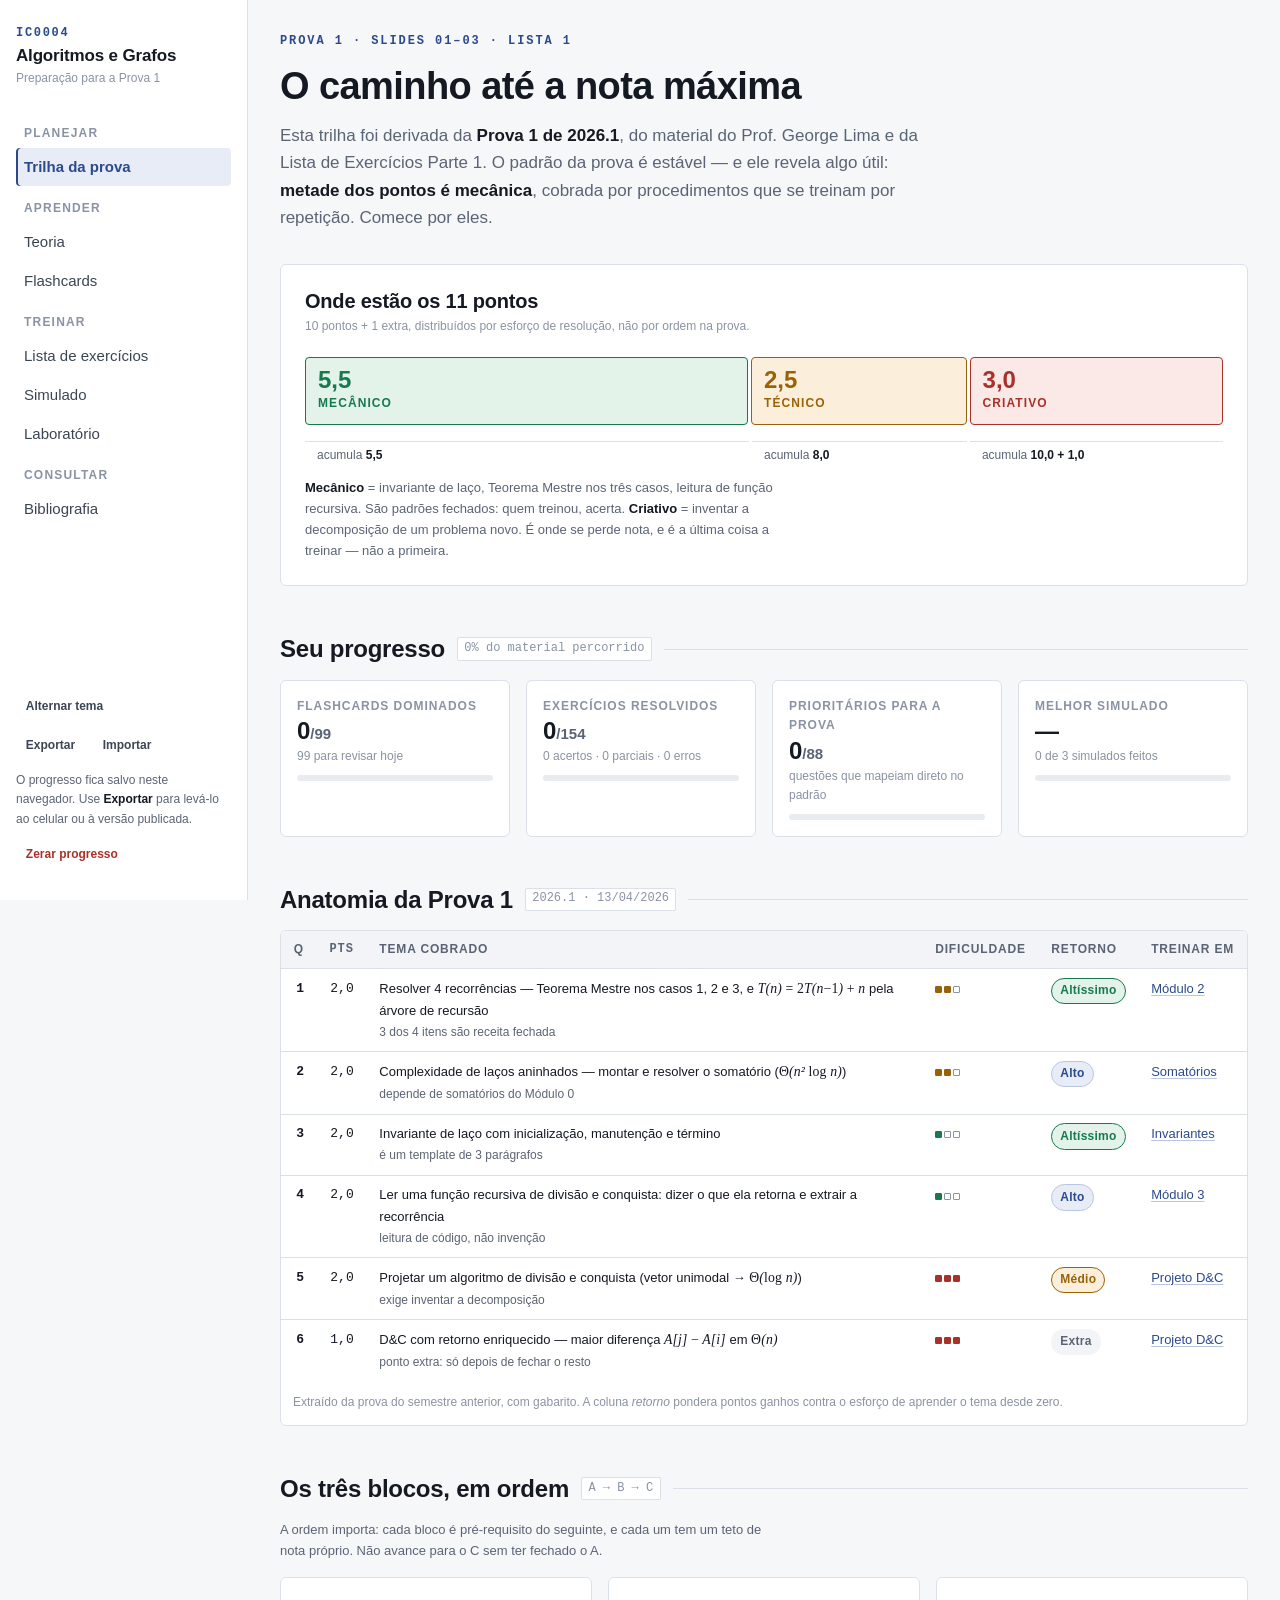
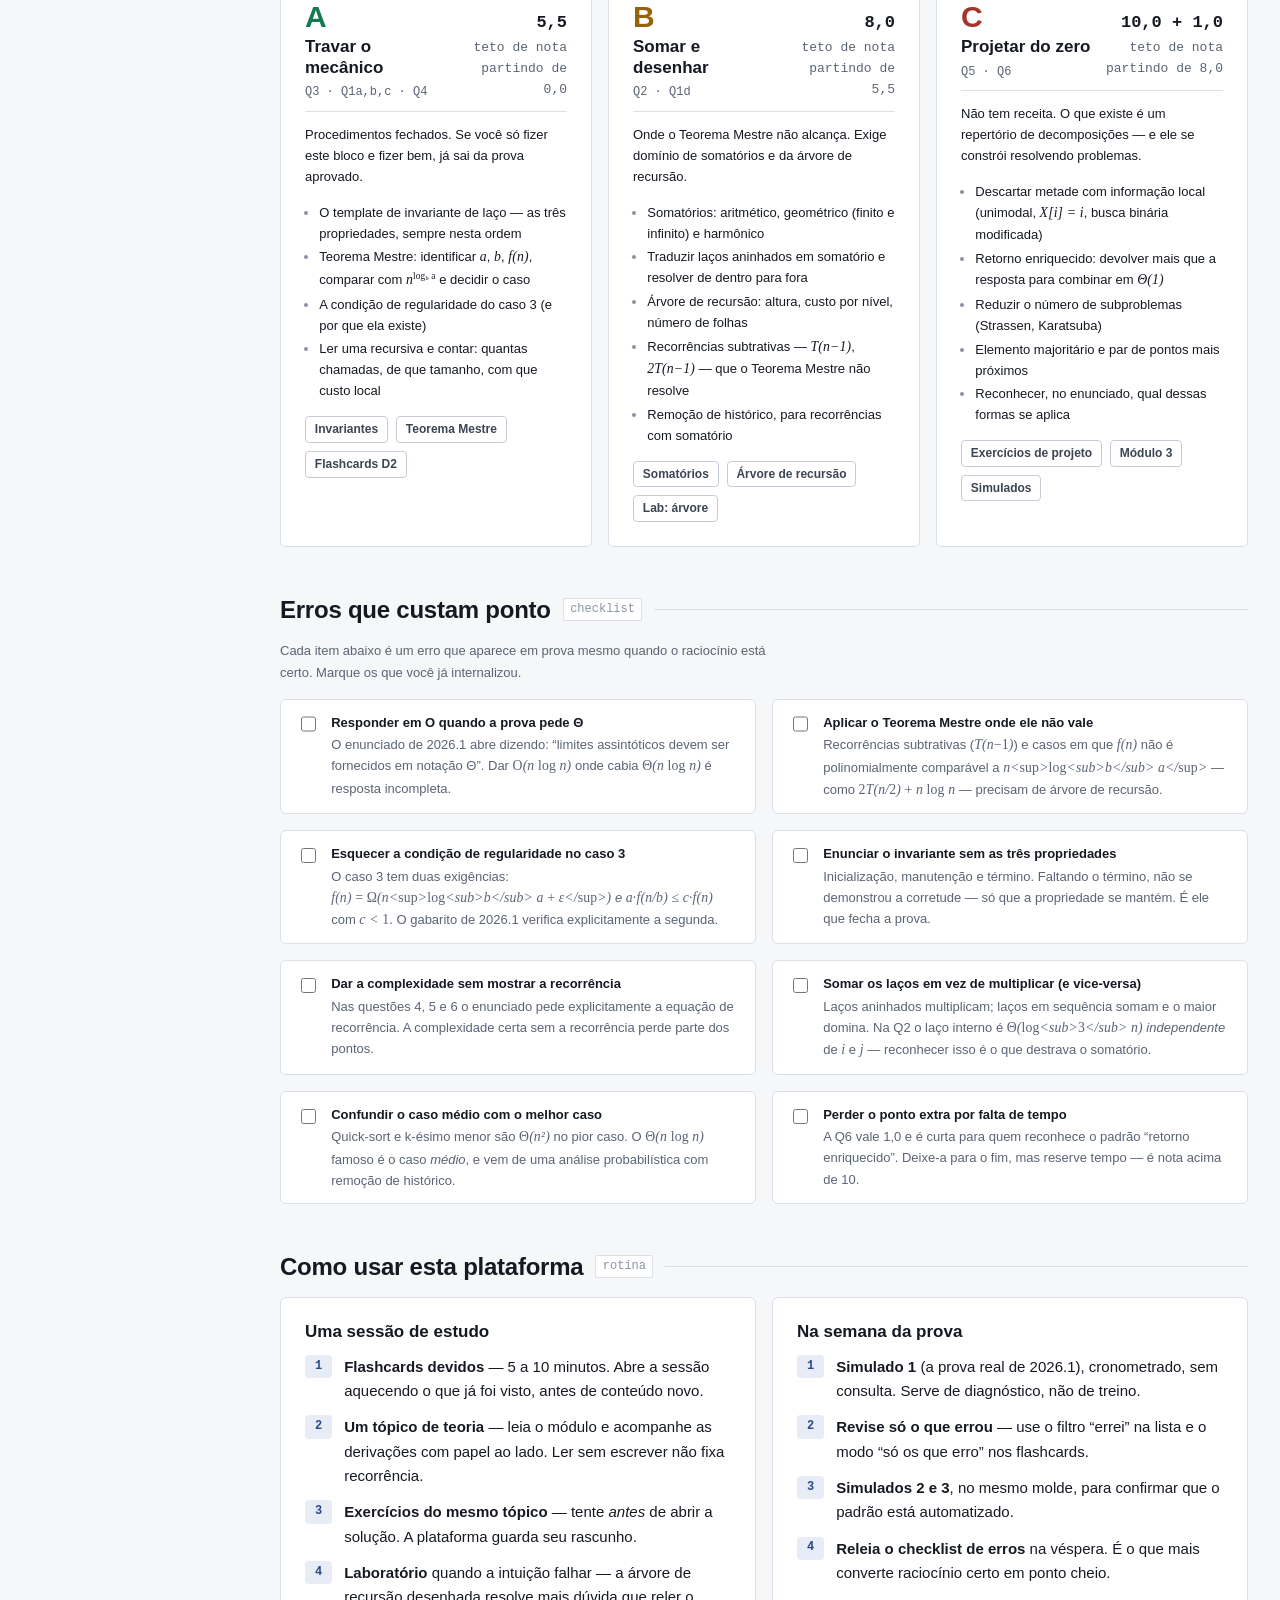
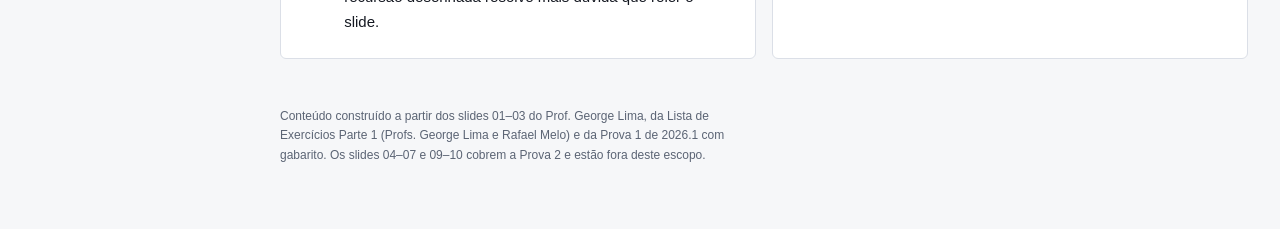
==== index.html @ 9146b4b6 "first commit" ====
<!doctype html>
<html lang="pt-BR">
<head>
<meta charset="utf-8">
<meta name="viewport" content="width=device-width, initial-scale=1">
<title>IC0004 · Trilha da Prova 1</title>
<link rel="stylesheet" href="css/app.css">
</head>
<body>
<div class="shell">
  <aside class="rail"></aside>
  <main class="main">
  <div class="wrap">

    <header class="page-head">
      <span class="eyebrow">Prova 1 · Slides 01–03 · Lista 1</span>
      <h1>O caminho até a nota máxima</h1>
      <p class="lede">
        Esta trilha foi derivada da <strong>Prova 1 de 2026.1</strong>, do material do Prof. George Lima
        e da Lista de Exercícios Parte&nbsp;1. O padrão da prova é estável — e ele revela algo útil:
        <strong>metade dos pontos é mecânica</strong>, cobrada por procedimentos que se treinam por
        repetição. Comece por eles.
      </p>
    </header>

    <!-- ===================================================== Tese: os 11 pontos -->
    <section class="card" aria-labelledby="h-dist">
      <header>
        <h2 id="h-dist" style="font-size:var(--t-lg)">Onde estão os 11 pontos</h2>
        <p class="meta">10 pontos + 1 extra, distribuídos por esforço de resolução, não por ordem na prova.</p>
      </header>

      <div class="ptbar" role="img"
           aria-label="Distribuição: 5,5 pontos mecânicos, 2,5 pontos de média dificuldade, 3,0 pontos de projeto criativo.">
        <div class="seg ok"   style="flex:5.5">
          <span class="v">5,5</span><span class="l">Mecânico</span>
        </div>
        <div class="seg warn" style="flex:2.5">
          <span class="v">2,5</span><span class="l">Técnico</span>
        </div>
        <div class="seg bad"  style="flex:3">
          <span class="v">3,0</span><span class="l">Criativo</span>
        </div>
      </div>
      <div class="ptaxis">
        <span style="flex:5.5">acumula <strong>5,5</strong></span>
        <span style="flex:2.5">acumula <strong>8,0</strong></span>
        <span style="flex:3">acumula <strong>10,0&nbsp;+&nbsp;1,0</strong></span>
      </div>

      <p class="small muted" style="max-width:var(--measure)">
        <strong>Mecânico</strong> = invariante de laço, Teorema Mestre nos três casos, leitura de função
        recursiva. São padrões fechados: quem treinou, acerta. <strong>Criativo</strong> = inventar a
        decomposição de um problema novo. É onde se perde nota, e é a última coisa a treinar — não a primeira.
      </p>
    </section>

    <!-- ========================================================== Seu progresso -->
    <div class="lvl"><h2>Seu progresso</h2><span class="tick" id="progTick">—</span></div>

    <div class="grid g4" id="stats"></div>

    <!-- ========================================================= Anatomia -->
    <div class="lvl"><h2>Anatomia da Prova 1</h2><span class="tick">2026.1 · 13/04/2026</span></div>

    <div class="tw">
      <table>
        <caption>
          Extraído da prova do semestre anterior, com gabarito. A coluna <em>retorno</em> pondera
          pontos ganhos contra o esforço de aprender o tema desde zero.
        </caption>
        <thead>
          <tr>
            <th>Q</th><th class="num">Pts</th><th>Tema cobrado</th>
            <th>Dificuldade</th><th>Retorno</th><th>Treinar em</th>
          </tr>
        </thead>
        <tbody id="anat"></tbody>
      </table>
    </div>

    <!-- ============================================================ Blocos -->
    <div class="lvl"><h2>Os três blocos, em ordem</h2><span class="tick">A → B → C</span></div>
    <p class="small muted" style="max-width:var(--measure);margin-bottom:var(--s-4)">
      A ordem importa: cada bloco é pré-requisito do seguinte, e cada um tem um teto de nota próprio.
      Não avance para o C sem ter fechado o A.
    </p>

    <div class="grid g3" id="blocos"></div>

    <!-- =========================================================== Erros -->
    <div class="lvl"><h2>Erros que custam ponto</h2><span class="tick">checklist</span></div>
    <p class="small muted" style="max-width:var(--measure);margin-bottom:var(--s-4)">
      Cada item abaixo é um erro que aparece em prova mesmo quando o raciocínio está certo.
      Marque os que você já internalizou.
    </p>
    <div class="grid g2" id="erros"></div>

    <!-- ======================================================= Como usar -->
    <div class="lvl"><h2>Como usar esta plataforma</h2><span class="tick">rotina</span></div>
    <div class="grid g2">
      <div class="card">
        <h3>Uma sessão de estudo</h3>
        <ol class="steps">
          <li><div><strong>Flashcards devidos</strong> — 5 a 10 minutos. Abre a sessão aquecendo
            o que já foi visto, antes de conteúdo novo.</div></li>
          <li><div><strong>Um tópico de teoria</strong> — leia o módulo e acompanhe as derivações
            com papel ao lado. Ler sem escrever não fixa recorrência.</div></li>
          <li><div><strong>Exercícios do mesmo tópico</strong> — tente <em>antes</em> de abrir a
            solução. A plataforma guarda seu rascunho.</div></li>
          <li><div><strong>Laboratório</strong> quando a intuição falhar — a árvore de recursão
            desenhada resolve mais dúvida que reler o slide.</div></li>
        </ol>
      </div>
      <div class="card">
        <h3>Na semana da prova</h3>
        <ol class="steps">
          <li><div><strong>Simulado 1</strong> (a prova real de 2026.1), cronometrado, sem consulta.
            Serve de diagnóstico, não de treino.</div></li>
          <li><div><strong>Revise só o que errou</strong> — use o filtro “errei” na lista e o modo
            “só os que erro” nos flashcards.</div></li>
          <li><div><strong>Simulados 2 e 3</strong>, no mesmo molde, para confirmar que o padrão
            está automatizado.</div></li>
          <li><div><strong>Releia o checklist de erros</strong> na véspera. É o que mais converte
            raciocínio certo em ponto cheio.</div></li>
        </ol>
      </div>
    </div>

    <p class="xs muted" style="margin-top:var(--s-7);max-width:var(--measure)">
      Conteúdo construído a partir dos slides 01–03 do Prof. George Lima, da Lista de Exercícios
      Parte&nbsp;1 (Profs. George Lima e Rafael Melo) e da Prova 1 de 2026.1 com gabarito.
      Os slides 04–07 e 09–10 cobrem a Prova 2 e estão fora deste escopo.
    </p>

  </div>
  </main>
</div>

<style>
/* Barra de pontos — específica desta página */
.ptbar { display: flex; gap: 3px; height: 4.25rem; margin-top: var(--s-2); }
.ptbar .seg {
  display: flex; flex-direction: column; justify-content: center; gap: 0.1rem;
  padding: 0 var(--s-3); border-radius: var(--radius-sm); min-width: 0;
  border: 1px solid; overflow: hidden;
}
.ptbar .seg .v {
  font-family: var(--font-disp); font-size: var(--t-xl); font-weight: 650;
  line-height: 1; font-variant-numeric: tabular-nums;
}
.ptbar .seg .l {
  font-size: var(--t-xs); text-transform: uppercase; letter-spacing: 0.09em;
  font-weight: 700; white-space: nowrap; overflow: hidden; text-overflow: ellipsis;
}
.ptbar .ok   { background: var(--ok-soft);   border-color: var(--ok);   color: var(--ok); }
.ptbar .warn { background: var(--warn-soft); border-color: var(--warn); color: var(--warn); }
.ptbar .bad  { background: var(--bad-soft);  border-color: var(--bad);  color: var(--bad); }
.ptaxis { display: flex; gap: 3px; margin-top: var(--s-1); }
.ptaxis span {
  padding: 0 var(--s-3); font-size: var(--t-xs); color: var(--ink-3);
  border-top: 1px solid var(--line); padding-top: var(--s-1); min-width: 0;
  white-space: nowrap; overflow: hidden; text-overflow: ellipsis;
}
@media (max-width: 620px) {
  .ptbar { height: auto; flex-direction: column; }
  .ptbar .seg { flex: none !important; flex-direction: row; align-items: baseline; gap: var(--s-2); padding: var(--s-2) var(--s-3); }
  .ptaxis { display: none; }
}

/* Cartão de bloco */
.bloco { position: relative; }
.bloco .cap {
  display: flex; align-items: baseline; justify-content: space-between; gap: var(--s-2);
  padding-bottom: var(--s-2); border-bottom: 1px solid var(--line);
}
.bloco .letra {
  font-family: var(--font-disp); font-size: var(--t-2xl); font-weight: 650;
  line-height: 1; letter-spacing: -0.02em;
}
.bloco .teto {
  font-family: var(--font-mono); font-size: var(--t-sm); font-variant-numeric: tabular-nums;
  color: var(--ink-3); text-align: right;
}
.bloco .teto b { display: block; font-size: var(--t-md); color: var(--ink); }
.bloco ul { padding-left: 1.1em; font-size: var(--t-sm); }
.bloco.a .letra { color: var(--ok); }
.bloco.b .letra { color: var(--warn); }
.bloco.c .letra { color: var(--bad); }

/* Checklist de erros */
.chk { display: flex; gap: var(--s-3); align-items: flex-start; padding: var(--s-3) var(--s-4);
       border: 1px solid var(--line); border-radius: var(--radius); background: var(--surface); cursor: pointer; }
.chk:hover { background: var(--surface-2); }
.chk input { margin-top: 0.3rem; flex: none; }
.chk .txt { font-size: var(--t-sm); min-width: 0; }
.chk .txt b { display: block; margin-bottom: 0.1rem; }
.chk.done { opacity: 0.55; }
.chk.done .txt b { text-decoration: line-through; }
</style>

<script src="js/app.js"></script>
<script src="data/flashcards.js"></script>
<script src="data/exercicios.js"></script>
<script src="data/simulados.js"></script>
<script>
(function () {
  'use strict';
  var m = AG.m, esc = AG.esc;

  /* ------------------------------------------------ Anatomia da prova */
  var ANAT = [
    { q: '1', pts: '2,0', tema: 'Resolver 4 recorrências — Teorema Mestre nos casos 1, 2 e 3, e '
        + m('T(n) = 2T(n−1) + n') + ' pela árvore de recursão',
      d: 2, ret: 'Altíssimo', obs: '3 dos 4 itens são receita fechada',
      link: 'estudar.html#m2', linkTxt: 'Módulo 2' },
    { q: '2', pts: '2,0', tema: 'Complexidade de laços aninhados — montar e resolver o somatório ('
        + m('Θ(n² log n)') + ')',
      d: 2, ret: 'Alto', obs: 'depende de somatórios do Módulo 0',
      link: 'estudar.html#m0-somas', linkTxt: 'Somatórios' },
    { q: '3', pts: '2,0', tema: 'Invariante de laço com inicialização, manutenção e término',
      d: 1, ret: 'Altíssimo', obs: 'é um template de 3 parágrafos',
      link: 'estudar.html#m1-inv', linkTxt: 'Invariantes' },
    { q: '4', pts: '2,0', tema: 'Ler uma função recursiva de divisão e conquista: dizer o que ela '
        + 'retorna e extrair a recorrência',
      d: 1, ret: 'Alto', obs: 'leitura de código, não invenção',
      link: 'estudar.html#m3', linkTxt: 'Módulo 3' },
    { q: '5', pts: '2,0', tema: 'Projetar um algoritmo de divisão e conquista (vetor unimodal → '
        + m('Θ(log n)') + ')',
      d: 3, ret: 'Médio', obs: 'exige inventar a decomposição',
      link: 'lista.html?tag=projeto', linkTxt: 'Projeto D&C' },
    { q: '6', pts: '1,0', tema: 'D&C com retorno enriquecido — maior diferença '
        + m('A[j] − A[i]') + ' em ' + m('Θ(n)'),
      d: 3, ret: 'Extra', obs: 'ponto extra: só depois de fechar o resto',
      link: 'lista.html?tag=projeto', linkTxt: 'Projeto D&C' }
  ];

  AG.$('#anat').innerHTML = ANAT.map(function (r) {
    var rp = r.ret === 'Altíssimo' ? 'ok' : r.ret === 'Alto' ? 'accent'
           : r.ret === 'Médio' ? 'warn' : 'plain';
    return '<tr>'
      + '<td class="num"><strong>' + r.q + '</strong></td>'
      + '<td class="num">' + r.pts + '</td>'
      + '<td>' + r.tema + '<br><span class="xs muted">' + esc(r.obs) + '</span></td>'
      + '<td>' + AG.diff(r.d) + '</td>'
      + '<td><span class="pill ' + rp + '">' + esc(r.ret) + '</span></td>'
      + '<td><a href="' + r.link + '">' + esc(r.linkTxt) + '</a></td>'
      + '</tr>';
  }).join('');

  /* ------------------------------------------------------------ Blocos */
  var BLOCOS = [
    { cls: 'a', letra: 'A', nome: 'Travar o mecânico', teto: '5,5', de: '0,0',
      qs: 'Q3 · Q1a,b,c · Q4',
      resumo: 'Procedimentos fechados. Se você só fizer este bloco e fizer bem, já sai da prova aprovado.',
      itens: [
        'O template de invariante de laço — as três propriedades, sempre nesta ordem',
        'Teorema Mestre: identificar <span class="m">a</span>, <span class="m">b</span>, <span class="m">f(n)</span>, comparar com <span class="m">n<sup>log<sub>b</sub> a</sup></span> e decidir o caso',
        'A condição de regularidade do caso 3 (e por que ela existe)',
        'Ler uma recursiva e contar: quantas chamadas, de que tamanho, com que custo local'
      ],
      links: [['estudar.html#m1-inv', 'Invariantes'], ['estudar.html#m2-mestre', 'Teorema Mestre'],
              ['flashcards.html?deck=D2', 'Flashcards D2']] },
    { cls: 'b', letra: 'B', nome: 'Somar e desenhar', teto: '8,0', de: '5,5',
      qs: 'Q2 · Q1d',
      resumo: 'Onde o Teorema Mestre não alcança. Exige domínio de somatórios e da árvore de recursão.',
      itens: [
        'Somatórios: aritmético, geométrico (finito e infinito) e harmônico',
        'Traduzir laços aninhados em somatório e resolver de dentro para fora',
        'Árvore de recursão: altura, custo por nível, número de folhas',
        'Recorrências subtrativas — <span class="m">T(n−1)</span>, <span class="m">2T(n−1)</span> — que o Teorema Mestre não resolve',
        'Remoção de histórico, para recorrências com somatório'
      ],
      links: [['estudar.html#m0-somas', 'Somatórios'], ['estudar.html#m2-arvore', 'Árvore de recursão'],
              ['labs.html#lab-arvore', 'Lab: árvore']] },
    { cls: 'c', letra: 'C', nome: 'Projetar do zero', teto: '10,0 + 1,0', de: '8,0',
      qs: 'Q5 · Q6',
      resumo: 'Não tem receita. O que existe é um repertório de decomposições — e ele se constrói resolvendo problemas.',
      itens: [
        'Descartar metade com informação local (unimodal, <span class="m">X[i] = i</span>, busca binária modificada)',
        'Retorno enriquecido: devolver mais que a resposta para combinar em <span class="m">Θ(1)</span>',
        'Reduzir o número de subproblemas (Strassen, Karatsuba)',
        'Elemento majoritário e par de pontos mais próximos',
        'Reconhecer, no enunciado, qual dessas formas se aplica'
      ],
      links: [['lista.html?tag=projeto', 'Exercícios de projeto'], ['estudar.html#m3', 'Módulo 3'],
              ['simulado.html', 'Simulados']] }
  ];

  AG.$('#blocos').innerHTML = BLOCOS.map(function (b) {
    return '<section class="card bloco ' + b.cls + '">'
      + '<div class="cap"><div>'
      +   '<span class="letra">' + b.letra + '</span>'
      +   '<h3 style="margin-top:.15rem">' + esc(b.nome) + '</h3>'
      +   '<span class="xs muted mono">' + b.qs + '</span>'
      + '</div><div class="teto"><b>' + b.teto + '</b>teto de nota<br>partindo de ' + b.de + '</div></div>'
      + '<p class="small">' + esc(b.resumo) + '</p>'
      + '<ul>' + b.itens.map(function (i) { return '<li>' + i + '</li>'; }).join('') + '</ul>'
      + '<div class="row tight">' + b.links.map(function (l) {
          return '<a class="btn sm" href="' + l[0] + '">' + esc(l[1]) + '</a>';
        }).join('') + '</div>'
      + '</section>';
  }).join('');

  /* ------------------------------------------------------------- Erros */
  var ERROS = [
    ['Responder em O quando a prova pede Θ',
     'O enunciado de 2026.1 abre dizendo: “limites assintóticos devem ser fornecidos em notação Θ”. '
     + 'Dar ' + m('O(n log n)') + ' onde cabia ' + m('Θ(n log n)') + ' é resposta incompleta.'],
    ['Aplicar o Teorema Mestre onde ele não vale',
     'Recorrências subtrativas (' + m('T(n−1)') + ') e casos em que ' + m('f(n)') + ' não é '
     + 'polinomialmente comparável a ' + m('n<sup>log<sub>b</sub> a</sup>') + ' — como '
     + m('2T(n/2) + n log n') + ' — precisam de árvore de recursão.'],
    ['Esquecer a condição de regularidade no caso 3',
     'O caso 3 tem duas exigências: ' + m('f(n) = Ω(n<sup>log<sub>b</sub> a + ε</sup>)') + ' <em>e</em> '
     + m('a·f(n/b) ≤ c·f(n)') + ' com ' + m('c < 1') + '. O gabarito de 2026.1 verifica explicitamente a segunda.'],
    ['Enunciar o invariante sem as três propriedades',
     'Inicialização, manutenção e término. Faltando o término, não se demonstrou a corretude — '
     + 'só que a propriedade se mantém. É ele que fecha a prova.'],
    ['Dar a complexidade sem mostrar a recorrência',
     'Nas questões 4, 5 e 6 o enunciado pede explicitamente a equação de recorrência. '
     + 'A complexidade certa sem a recorrência perde parte dos pontos.'],
    ['Somar os laços em vez de multiplicar (e vice-versa)',
     'Laços aninhados multiplicam; laços em sequência somam e o maior domina. '
     + 'Na Q2 o laço interno é ' + m('Θ(log<sub>3</sub> n)') + ' <em>independente</em> de '
     + m('i') + ' e ' + m('j') + ' — reconhecer isso é o que destrava o somatório.'],
    ['Confundir o caso médio com o melhor caso',
     'Quick-sort e k-ésimo menor são ' + m('Θ(n²)') + ' no pior caso. O '
     + m('Θ(n log n)') + ' famoso é o caso <em>médio</em>, e vem de uma análise probabilística '
     + 'com remoção de histórico.'],
    ['Perder o ponto extra por falta de tempo',
     'A Q6 vale 1,0 e é curta para quem reconhece o padrão “retorno enriquecido”. '
     + 'Deixe-a para o fim, mas reserve tempo — é nota acima de 10.']
  ];

  var st = AG.load();
  AG.$('#erros').innerHTML = ERROS.map(function (e, i) {
    var id = 'erro' + i;
    var done = st.teoria[id] && st.teoria[id].done;
    return '<label class="chk' + (done ? ' done' : '') + '" data-id="' + id + '">'
      + '<input type="checkbox"' + (done ? ' checked' : '') + '>'
      + '<span class="txt"><b>' + esc(e[0]) + '</b><span class="muted">' + e[1] + '</span></span>'
      + '</label>';
  }).join('');

  AG.$$('#erros .chk').forEach(function (l) {
    l.querySelector('input').addEventListener('change', function () {
      AG.rec('teoria', l.dataset.id, { done: false }).done = this.checked;
      l.classList.toggle('done', this.checked);
      AG.save();
    });
  });

  /* --------------------------------------------------------- Progresso */
  function stats() {
    var c = AG.cardStats(), x = AG.exStats(), s = AG.simStats();
    var xProva = AG.exStats(function (e) { return e.p === 'alta'; });

    var cards = [
      { k: 'Flashcards dominados', v: c.dominados + '<span class="muted" style="font-size:var(--t-base)">/' + c.total + '</span>',
        n: c.devidos + ' para revisar hoje', p: AG.pct(c.dominados, c.total), cls: 'ok',
        href: 'flashcards.html' },
      { k: 'Exercícios resolvidos', v: x.feitos + '<span class="muted" style="font-size:var(--t-base)">/' + x.total + '</span>',
        n: x.ok + ' acertos · ' + x.partial + ' parciais · ' + x.bad + ' erros',
        p: AG.pct(x.feitos, x.total), cls: 'accent', href: 'lista.html' },
      { k: 'Prioritários para a prova', v: xProva.feitos + '<span class="muted" style="font-size:var(--t-base)">/' + xProva.total + '</span>',
        n: 'questões que mapeiam direto no padrão', p: AG.pct(xProva.feitos, xProva.total),
        cls: 'warn', href: 'lista.html?prova=alta' },
      { k: 'Melhor simulado', v: s.melhor === null ? '—' : String(s.melhor).replace('.', ',') + '<span class="muted" style="font-size:var(--t-base)">/11</span>',
        n: s.feitos + ' de ' + s.total + ' simulados feitos',
        p: s.melhor === null ? 0 : AG.pct(s.melhor, 11), cls: 'bad', href: 'simulado.html' }
    ];

    AG.$('#stats').innerHTML = cards.map(function (c2) {
      return '<a class="card pad-sm" href="' + c2.href + '" style="text-decoration:none;color:inherit;gap:var(--s-2)">'
        + '<div class="stat"><span class="k">' + esc(c2.k) + '</span>'
        + '<span class="v">' + c2.v + '</span>'
        + '<span class="n">' + esc(c2.n) + '</span></div>'
        + '<div class="bar"><i class="' + (c2.cls === 'accent' ? '' : c2.cls) + '" style="width:' + c2.p + '%"></i></div>'
        + '</a>';
    }).join('');

    var totalItens = c.total + x.total;
    var feitos = c.dominados + x.feitos;
    AG.$('#progTick').textContent = AG.pct(feitos, totalItens) + '% do material percorrido';
  }

  stats();
})();
</script>
</body>
</html>
---- css/app.css ----
/* ==========================================================================
   IC0004 — Algoritmos e Grafos · Plataforma de Estudo para a Prova 1
   Sistema de design: tinta ultramarina sobre papel técnico.
   Tipografia: Palatino (herança TeX) para matemática · Segoe para interface
               Cascadia para pseudocódigo.
   ========================================================================== */

/* --------------------------------------------------------------- 1. Tokens */

:root {
  /* Tipografia */
  --font-ui:    "Segoe UI Variable Text", "Segoe UI", -apple-system,
                BlinkMacSystemFont, "Helvetica Neue", Arial, sans-serif;
  --font-disp:  "Segoe UI Variable Display", "Segoe UI", -apple-system,
                BlinkMacSystemFont, "Helvetica Neue", Arial, sans-serif;
  --font-math:  "Palatino Linotype", "Iowan Old Style", Palatino,
                "Book Antiqua", "URW Palladio L", Georgia, serif;
  --font-mono:  "Cascadia Code", "Cascadia Mono", Consolas, "SF Mono",
                ui-monospace, "Liberation Mono", monospace;

  /* Escala tipográfica (1.2 modular, ancorada em 16px) */
  --t-xs:   0.75rem;
  --t-sm:   0.8125rem;
  --t-base: 0.9375rem;
  --t-md:   1.0625rem;
  --t-lg:   1.25rem;
  --t-xl:   1.5rem;
  --t-2xl:  1.875rem;
  --t-3xl:  2.375rem;

  /* Espaçamento */
  --s-1: 0.25rem;
  --s-2: 0.5rem;
  --s-3: 0.75rem;
  --s-4: 1rem;
  --s-5: 1.5rem;
  --s-6: 2rem;
  --s-7: 3rem;
  --s-8: 4rem;

  --radius:    6px;
  --radius-sm: 4px;
  --measure:   68ch;
  --rail:      15.5rem;

  /* Cor — tema claro */
  --bg:         #f6f7f9;
  --bg-deep:    #eceef2;
  --surface:    #ffffff;
  --surface-2:  #f2f4f7;
  --surface-3:  #e8ebf0;
  --ink:        #151922;
  --ink-2:      #3c4553;
  --ink-3:      #5b6474;
  --ink-4:      #8a93a3;
  --line:       #dbdfe7;
  --line-2:     #c6ccd7;

  --accent:      #2b4a8b;
  --accent-2:    #1f3768;
  --accent-ink:  #ffffff;
  --accent-soft: #e7ecf7;
  --accent-line: #b9c6e2;

  --gold:      #8a6d1f;
  --gold-soft: #f7f0dc;
  --gold-line: #dfcd9a;

  --ok:        #18794e;
  --ok-soft:   #e3f3ea;
  --warn:      #9a6208;
  --warn-soft: #fbefdc;
  --bad:       #a8322a;
  --bad-soft:  #fae9e7;

  --shadow-sm: 0 1px 2px rgb(21 25 34 / 0.05), 0 1px 1px rgb(21 25 34 / 0.04);
  --shadow:    0 2px 4px rgb(21 25 34 / 0.05), 0 6px 16px rgb(21 25 34 / 0.06);
}

@media (prefers-color-scheme: dark) {
  :root {
    --bg:         #0f131a;
    --bg-deep:    #0a0d13;
    --surface:    #161b24;
    --surface-2:  #1d232e;
    --surface-3:  #252c39;
    --ink:        #e7eaf0;
    --ink-2:      #c2c9d5;
    --ink-3:      #98a1b1;
    --ink-4:      #6d778a;
    --line:       #29313d;
    --line-2:     #3a4352;

    --accent:      #8fb3f0;
    --accent-2:    #b0c8f6;
    --accent-ink:  #0f131a;
    --accent-soft: #1a2334;
    --accent-line: #33456a;

    --gold:      #d6b45f;
    --gold-soft: #26200f;
    --gold-line: #4a3d1c;

    --ok:        #5fc58c;
    --ok-soft:   #10241a;
    --warn:      #dfa64a;
    --warn-soft: #261c0d;
    --bad:       #e88379;
    --bad-soft:  #2a1513;

    --shadow-sm: 0 1px 2px rgb(0 0 0 / 0.4);
    --shadow:    0 2px 4px rgb(0 0 0 / 0.3), 0 8px 20px rgb(0 0 0 / 0.35);
  }
}

/* O toggle do visualizador precisa vencer a media query nos dois sentidos. */
:root[data-theme="dark"] {
  --bg: #0f131a;      --bg-deep: #0a0d13;   --surface: #161b24;
  --surface-2: #1d232e; --surface-3: #252c39;
  --ink: #e7eaf0;     --ink-2: #c2c9d5;     --ink-3: #98a1b1;  --ink-4: #6d778a;
  --line: #29313d;    --line-2: #3a4352;
  --accent: #8fb3f0;  --accent-2: #b0c8f6;  --accent-ink: #0f131a;
  --accent-soft: #1a2334; --accent-line: #33456a;
  --gold: #d6b45f;    --gold-soft: #26200f; --gold-line: #4a3d1c;
  --ok: #5fc58c;      --ok-soft: #10241a;
  --warn: #dfa64a;    --warn-soft: #261c0d;
  --bad: #e88379;     --bad-soft: #2a1513;
  --shadow-sm: 0 1px 2px rgb(0 0 0 / 0.4);
  --shadow: 0 2px 4px rgb(0 0 0 / 0.3), 0 8px 20px rgb(0 0 0 / 0.35);
}

:root[data-theme="light"] {
  --bg: #f6f7f9;      --bg-deep: #eceef2;   --surface: #ffffff;
  --surface-2: #f2f4f7; --surface-3: #e8ebf0;
  --ink: #151922;     --ink-2: #3c4553;     --ink-3: #5b6474;  --ink-4: #8a93a3;
  --line: #dbdfe7;    --line-2: #c6ccd7;
  --accent: #2b4a8b;  --accent-2: #1f3768;  --accent-ink: #ffffff;
  --accent-soft: #e7ecf7; --accent-line: #b9c6e2;
  --gold: #8a6d1f;    --gold-soft: #f7f0dc; --gold-line: #dfcd9a;
  --ok: #18794e;      --ok-soft: #e3f3ea;
  --warn: #9a6208;    --warn-soft: #fbefdc;
  --bad: #a8322a;     --bad-soft: #fae9e7;
  --shadow-sm: 0 1px 2px rgb(21 25 34 / 0.05), 0 1px 1px rgb(21 25 34 / 0.04);
  --shadow: 0 2px 4px rgb(21 25 34 / 0.05), 0 6px 16px rgb(21 25 34 / 0.06);
}

/* ------------------------------------------------------------- 2. Base */

*, *::before, *::after { box-sizing: border-box; }

html {
  -webkit-text-size-adjust: 100%;
  scroll-behavior: smooth;
  scroll-padding-top: var(--s-5);
}

body {
  margin: 0;
  background: var(--bg);
  color: var(--ink);
  font-family: var(--font-ui);
  font-size: var(--t-base);
  line-height: 1.62;
  overflow-x: hidden;
  -webkit-font-smoothing: antialiased;
}

h1, h2, h3, h4, h5 {
  font-family: var(--font-disp);
  color: var(--ink);
  line-height: 1.22;
  text-wrap: balance;
  margin: 0;
  font-weight: 600;
}

h1 { font-size: var(--t-2xl); letter-spacing: -0.015em; }
h2 { font-size: var(--t-xl);  letter-spacing: -0.01em; }
h3 { font-size: var(--t-md);  }
h4 { font-size: var(--t-base); }

p  { margin: 0; }
ul, ol { margin: 0; padding-left: 1.35em; }
li { margin: 0.2em 0; }
li::marker { color: var(--ink-4); }

a { color: var(--accent); text-decoration-color: var(--accent-line); text-underline-offset: 2px; }
a:hover { text-decoration-color: currentColor; }

strong, b { font-weight: 650; color: var(--ink); }
em { font-style: italic; }
hr { border: 0; border-top: 1px solid var(--line); margin: var(--s-5) 0; }

:focus-visible {
  outline: 2px solid var(--accent);
  outline-offset: 2px;
  border-radius: var(--radius-sm);
}

::selection { background: var(--accent-soft); color: var(--ink); }

@media (prefers-reduced-motion: reduce) {
  html { scroll-behavior: auto; }
  *, *::before, *::after {
    animation-duration: 0.01ms !important;
    transition-duration: 0.01ms !important;
  }
}

/* ------------------------------------------------- 3. Matemática em CSS */
/* Sem KaTeX: unicode + Palatino itálico + primitivas de layout.           */

.m {
  font-family: var(--font-math);
  font-style: italic;
  font-size: 1.06em;
  letter-spacing: 0.01em;
  white-space: nowrap;
}
.m sup, .m sub { font-style: normal; font-size: 0.68em; }
.m sup { vertical-align: 0.55em; }
.m sub { vertical-align: -0.22em; }
/* Operadores, nomes de função e dígitos ficam em romano, como na convenção. */
.m .op, .m .num, .m .fn { font-style: normal; }
.m .fn { padding-right: 0.1em; }

.eq {
  display: block;
  font-family: var(--font-math);
  font-style: italic;
  font-size: var(--t-md);
  text-align: center;
  padding: var(--s-4) var(--s-3);
  margin: var(--s-4) 0;
  background: var(--surface-2);
  border: 1px solid var(--line);
  border-radius: var(--radius);
  overflow-x: auto;
  line-height: 2;
}
.eq sup, .eq sub { font-style: normal; font-size: 0.68em; }
.eq sup { vertical-align: 0.55em; }
.eq sub { vertical-align: -0.22em; }
.eq .op, .eq .num, .eq .fn { font-style: normal; }
.eq.tight { line-height: 1.5; }
.eq .tag { float: right; font-style: normal; font-size: var(--t-sm); color: var(--ink-4); }

/* Fração */
.frac {
  display: inline-grid;
  grid-template-rows: auto auto;
  justify-items: center;
  vertical-align: middle;
  margin: 0 0.18em;
  font-size: 0.94em;
  line-height: 1.25;
}
.frac > :first-child { border-bottom: 1px solid currentColor; padding: 0 0.28em 0.05em; }
.frac > :last-child  { padding: 0.05em 0.28em 0; }

/* Somatório e produtório com limites */
.sum {
  display: inline-grid;
  grid-template-rows: auto auto auto;
  justify-items: center;
  vertical-align: middle;
  line-height: 1.05;
  margin: 0 0.22em;
  font-style: normal;
}
.sum > .lim { font-size: 0.6em; font-style: normal; white-space: nowrap; }
.sum > .op  { font-size: 1.55em; font-style: normal; line-height: 0.9; }

/* Radical com barra — o √ é um <i> real, para sobreviver a copiar-e-colar */
.rad { white-space: nowrap; }
.rad > i { font-style: normal; }
.rad > span { border-top: 1px solid currentColor; padding: 0 0.14em; }

/* Matriz delimitada */
.mat {
  display: inline-grid;
  gap: 0.12em 0.7em;
  vertical-align: middle;
  position: relative;
  padding: 0.25em 0.55em;
  margin: 0 0.25em;
  justify-items: center;
  font-size: 0.95em;
  line-height: 1.3;
}
.mat::before, .mat::after {
  content: "";
  position: absolute;
  top: 0; bottom: 0;
  width: 0.3em;
  border: 1px solid currentColor;
}
.mat::before { left: 0;  border-right: none; }
.mat::after  { right: 0; border-left: none; }

/* Chave de caso: f(n) = { ... */
.cases {
  display: inline-grid;
  grid-template-columns: auto auto;
  gap: 0.25em 1.2em;
  vertical-align: middle;
  text-align: left;
  border-left: 2px solid currentColor;
  padding-left: 0.6em;
  font-size: 0.95em;
}
.cases > .cond { font-style: normal; font-size: 0.9em; color: var(--ink-3); }

/* Espaçamento explícito em fórmulas (\quad e \qquad) */
.quad { display: inline-block; width: 1.1em; }
.quad.qq { width: 2.2em; }

/* Anotação sob um trecho da fórmula (papel do \underbrace) */
.ubr {
  display: inline-grid;
  grid-template-rows: auto auto;
  justify-items: center;
  vertical-align: top;
  margin: 0 0.12em;
}
.ubr > .b {
  border-top: 1px solid var(--ink-4);
  margin-top: 0.15em;
  padding-top: 0.15em;
  width: 100%;
  font-family: var(--font-ui);
  font-style: normal;
  font-size: 0.56em;
  line-height: 1.3;
  letter-spacing: 0.02em;
  color: var(--ink-3);
  white-space: nowrap;
}

/* Parênteses que acompanham a altura do conteúdo (frações, somatórios).
   São <i>(</i> e <i>)</i> reais no HTML — nunca content: de CSS — para que
   sobrevivam a copiar-e-colar e sejam anunciados por leitores de tela. */
.pren { display: inline-flex; align-items: center; }
.pren > i {
  font-family: var(--font-math);
  font-style: normal;
  font-size: 1.9em;
  line-height: 0.75;
  color: var(--ink-3);
  font-weight: 300;
}
.pren > i:first-child { margin-right: 0.06em; }
.pren > i:last-child  { margin-left: 0.06em; }

/* Destaque de trecho de fórmula */
.hl { background: var(--gold-soft); box-shadow: 0 0 0 2px var(--gold-soft); border-radius: 2px; }

/* ------------------------------------------------------ 4. Pseudocódigo */

.pseudo {
  font-family: var(--font-mono);
  font-size: var(--t-sm);
  line-height: 1.75;
  background: var(--surface-2);
  border: 1px solid var(--line);
  border-radius: var(--radius);
  margin: var(--s-4) 0;
  padding: 0;
  overflow-x: auto;
  counter-reset: ln;
  tab-size: 2;
}
.pseudo > .hd {
  display: block;
  padding: var(--s-2) var(--s-4);
  border-bottom: 1px solid var(--line);
  background: var(--surface-3);
  font-family: var(--font-ui);
  font-size: var(--t-xs);
  font-weight: 600;
  letter-spacing: 0.06em;
  text-transform: uppercase;
  color: var(--ink-3);
  border-radius: var(--radius) var(--radius) 0 0;
}
.pseudo > .io {
  display: block;
  padding: var(--s-1) var(--s-4);
  font-family: var(--font-ui);
  font-size: var(--t-xs);
  color: var(--ink-3);
  background: var(--surface-3);
}
.pseudo > .io:last-of-type { border-bottom: 1px solid var(--line); margin-bottom: var(--s-2); }
.pseudo > .ln {
  display: block;
  padding: 0 var(--s-4) 0 0;
  white-space: pre;
  counter-increment: ln;
}
.pseudo > .ln::before {
  content: counter(ln);
  display: inline-block;
  width: 2.6em;
  padding-right: 0.9em;
  text-align: right;
  color: var(--ink-4);
  font-variant-numeric: tabular-nums;
  user-select: none;
}
.pseudo > .ln:last-child { padding-bottom: var(--s-2); }
.pseudo .kw { color: var(--accent); font-weight: 600; }
.pseudo .cm { color: var(--ink-4); font-style: italic; }
.pseudo .fnn { color: var(--gold); font-weight: 600; }

code {
  font-family: var(--font-mono);
  font-size: 0.9em;
  background: var(--surface-2);
  border: 1px solid var(--line);
  border-radius: var(--radius-sm);
  padding: 0.1em 0.35em;
}

/* ------------------------------------------------------------ 5. Shell */

.shell { display: grid; grid-template-columns: var(--rail) minmax(0, 1fr); min-height: 100vh; }

.rail {
  grid-column: 1;
  background: var(--surface);
  border-right: 1px solid var(--line);
  padding: var(--s-5) var(--s-4) var(--s-6);
  display: flex;
  flex-direction: column;
  gap: var(--s-5);
  position: sticky;
  top: 0;
  height: 100vh;
  overflow-y: auto;
}

.brand { display: flex; flex-direction: column; gap: 0.15rem; text-decoration: none; }
.brand .code {
  font-family: var(--font-mono);
  font-size: var(--t-xs);
  letter-spacing: 0.14em;
  color: var(--accent);
  font-weight: 600;
}
.brand .name {
  font-family: var(--font-disp);
  font-size: var(--t-md);
  font-weight: 600;
  color: var(--ink);
  letter-spacing: -0.01em;
  line-height: 1.2;
}
.brand .sub { font-size: var(--t-xs); color: var(--ink-4); }

.nav { display: flex; flex-direction: column; gap: 1px; }
.nav .grp {
  font-size: var(--t-xs);
  text-transform: uppercase;
  letter-spacing: 0.1em;
  color: var(--ink-4);
  font-weight: 600;
  padding: var(--s-3) var(--s-2) var(--s-1);
}
.nav a {
  display: flex;
  align-items: baseline;
  gap: var(--s-2);
  padding: 0.42rem var(--s-2);
  border-radius: var(--radius-sm);
  color: var(--ink-2);
  text-decoration: none;
  font-size: var(--t-base);
  transition: background 0.12s, color 0.12s;
}
.nav a:hover { background: var(--surface-2); color: var(--ink); }
.nav a[aria-current="page"] {
  background: var(--accent-soft);
  color: var(--accent);
  font-weight: 600;
  box-shadow: inset 2px 0 0 var(--accent);
}
.nav a .idx {
  font-family: var(--font-mono);
  font-size: var(--t-xs);
  color: var(--ink-4);
  min-width: 1.4em;
}
.nav a[aria-current="page"] .idx { color: var(--accent); }

.rail .foot { margin-top: auto; display: flex; flex-direction: column; gap: var(--s-3); }

.main { grid-column: 2; min-width: 0; padding: var(--s-6) var(--s-6) var(--s-8); }
.wrap { max-width: 78rem; margin: 0 auto; }
.wrap.prose { max-width: 56rem; }

/* Barra superior (mobile) */
.topbar { display: none; }

@media (max-width: 900px) {
  .shell { grid-template-columns: minmax(0, 1fr); }
  .rail {
    grid-column: 1;
    position: static;
    height: auto;
    border-right: 0;
    border-bottom: 1px solid var(--line);
    padding: var(--s-4);
  }
  .rail .nav { flex-direction: row; flex-wrap: wrap; gap: var(--s-1); }
  .rail .nav .grp { display: none; }
  .rail .nav a { font-size: var(--t-sm); }
  .rail .foot { margin-top: var(--s-2); flex-direction: row; flex-wrap: wrap; align-items: center; }
  .main { grid-column: 1; padding: var(--s-5) var(--s-4) var(--s-7); }
}

/* ---------------------------------------------------- 6. Cabeçalhos de página */

.page-head { display: flex; flex-direction: column; gap: var(--s-3); margin-bottom: var(--s-6); }
.eyebrow {
  font-family: var(--font-mono);
  font-size: var(--t-xs);
  letter-spacing: 0.16em;
  text-transform: uppercase;
  color: var(--accent);
  font-weight: 600;
}
.page-head h1 { font-size: var(--t-3xl); }
.lede { font-size: var(--t-md); color: var(--ink-3); max-width: var(--measure); }

/* Régua de nível: hairline com marcador de profundidade (motivo da árvore de recursão) */
.lvl {
  display: flex;
  align-items: center;
  gap: var(--s-3);
  margin: var(--s-7) 0 var(--s-4);
}
.lvl::after { content: ""; flex: 1; height: 1px; background: var(--line); }
.lvl > .tick {
  font-family: var(--font-mono);
  font-size: var(--t-xs);
  color: var(--ink-4);
  border: 1px solid var(--line);
  border-radius: 2px;
  padding: 0.05rem 0.4rem;
  background: var(--surface);
  white-space: nowrap;
}
.lvl > h2, .lvl > h3 { flex: none; }

/* ---------------------------------------------------------- 7. Componentes */

.card {
  background: var(--surface);
  border: 1px solid var(--line);
  border-radius: var(--radius);
  padding: var(--s-5);
  display: flex;
  flex-direction: column;
  gap: var(--s-3);
}
.card.pad-sm { padding: var(--s-4); }
.card > header { display: flex; flex-direction: column; gap: var(--s-1); }
.card h3 { font-size: var(--t-md); }
.card .meta { font-size: var(--t-xs); color: var(--ink-4); }

.grid { display: grid; gap: var(--s-4); }
.g2 { grid-template-columns: repeat(2, minmax(0, 1fr)); }
.g3 { grid-template-columns: repeat(3, minmax(0, 1fr)); }
.g4 { grid-template-columns: repeat(4, minmax(0, 1fr)); }
@media (max-width: 1100px) { .g4 { grid-template-columns: repeat(2, minmax(0, 1fr)); } }
@media (max-width: 860px)  { .g2, .g3, .g4 { grid-template-columns: minmax(0, 1fr); } }

.stack { display: flex; flex-direction: column; }
.stack-2 { gap: var(--s-2); } .stack-3 { gap: var(--s-3); }
.stack-4 { gap: var(--s-4); } .stack-5 { gap: var(--s-5); }
.stack-6 { gap: var(--s-6); }
.row { display: flex; align-items: center; gap: var(--s-3); flex-wrap: wrap; }
.row.tight { gap: var(--s-2); }
.spacer { flex: 1; }

.prose > * + * { margin-top: var(--s-4); }
.prose p, .prose li { max-width: var(--measure); }
.prose h2 { margin-top: var(--s-6); }
.prose h3 { margin-top: var(--s-5); }

/* Caixas de destaque */
.callout {
  border: 1px solid var(--line);
  border-left: 3px solid var(--ink-4);
  border-radius: var(--radius-sm);
  background: var(--surface-2);
  padding: var(--s-4);
  display: flex;
  flex-direction: column;
  gap: var(--s-2);
}
.callout > .tag {
  font-size: var(--t-xs);
  font-weight: 700;
  letter-spacing: 0.1em;
  text-transform: uppercase;
  color: var(--ink-3);
}
.callout > * { max-width: var(--measure); }
.callout.def  { border-left-color: var(--accent); background: var(--accent-soft); }
.callout.def > .tag { color: var(--accent); }
.callout.warn { border-left-color: var(--gold); background: var(--gold-soft); border-color: var(--gold-line); }
.callout.warn > .tag { color: var(--gold); }
.callout.tip  { border-left-color: var(--ok); background: var(--ok-soft); }
.callout.tip > .tag { color: var(--ok); }
.callout.exam { border-left-color: var(--bad); background: var(--bad-soft); }
.callout.exam > .tag { color: var(--bad); }

/* Pílulas e chips */
.pill {
  display: inline-flex;
  align-items: center;
  gap: 0.3em;
  font-size: var(--t-xs);
  font-weight: 600;
  letter-spacing: 0.02em;
  padding: 0.15rem 0.5rem;
  border-radius: 999px;
  border: 1px solid var(--line-2);
  color: var(--ink-3);
  background: var(--surface);
  white-space: nowrap;
}
.pill.accent { color: var(--accent); border-color: var(--accent-line); background: var(--accent-soft); }
.pill.ok   { color: var(--ok);   border-color: var(--ok);   background: var(--ok-soft); }
.pill.warn { color: var(--warn); border-color: var(--warn); background: var(--warn-soft); }
.pill.bad  { color: var(--bad);  border-color: var(--bad);  background: var(--bad-soft); }
.pill.gold { color: var(--gold); border-color: var(--gold-line); background: var(--gold-soft); }
.pill.plain { border-color: transparent; background: var(--surface-2); }

/* Dificuldade: quadrados cheios/vazios — nunca emoji */
.diff { display: inline-flex; gap: 2px; vertical-align: middle; }
.diff i {
  width: 7px; height: 7px;
  border: 1px solid var(--ink-4);
  border-radius: 1px;
  display: block;
}
.diff i.on { background: var(--ink-3); border-color: var(--ink-3); }
.diff.d1 i.on { background: var(--ok);   border-color: var(--ok); }
.diff.d2 i.on { background: var(--warn); border-color: var(--warn); }
.diff.d3 i.on { background: var(--bad);  border-color: var(--bad); }

/* Botões */
.btn {
  font-family: var(--font-ui);
  font-size: var(--t-sm);
  font-weight: 600;
  color: var(--ink-2);
  background: var(--surface);
  border: 1px solid var(--line-2);
  border-radius: var(--radius-sm);
  padding: 0.4rem 0.8rem;
  cursor: pointer;
  display: inline-flex;
  align-items: center;
  gap: 0.4em;
  transition: background 0.12s, border-color 0.12s, color 0.12s;
  text-decoration: none;
  line-height: 1.4;
}
.btn:hover { background: var(--surface-2); border-color: var(--ink-4); color: var(--ink); }
.btn:disabled { opacity: 0.45; cursor: not-allowed; }
.btn.primary {
  background: var(--accent); border-color: var(--accent); color: var(--accent-ink);
}
.btn.primary:hover { background: var(--accent-2); border-color: var(--accent-2); color: var(--accent-ink); }
.btn.sm { font-size: var(--t-xs); padding: 0.25rem 0.55rem; }
.btn.ok   { color: var(--ok);   border-color: var(--ok); }
.btn.ok:hover   { background: var(--ok-soft); }
.btn.warn { color: var(--warn); border-color: var(--warn); }
.btn.warn:hover { background: var(--warn-soft); }
.btn.bad  { color: var(--bad);  border-color: var(--bad); }
.btn.bad:hover  { background: var(--bad-soft); }
.btn.ghost { border-color: transparent; background: transparent; }
.btn.ghost:hover { background: var(--surface-2); border-color: transparent; }

/* Campos */
select, input[type="text"], input[type="number"], input[type="search"], textarea {
  font-family: var(--font-ui);
  font-size: var(--t-sm);
  color: var(--ink);
  background: var(--surface);
  border: 1px solid var(--line-2);
  border-radius: var(--radius-sm);
  padding: 0.38rem 0.55rem;
}
textarea {
  font-family: var(--font-mono);
  font-size: var(--t-sm);
  line-height: 1.65;
  width: 100%;
  resize: vertical;
  min-height: 7rem;
}
label.fld { display: flex; flex-direction: column; gap: 0.2rem; font-size: var(--t-xs); color: var(--ink-3); font-weight: 600; }
input[type="range"] { accent-color: var(--accent); }
input[type="checkbox"] { accent-color: var(--accent); width: 0.95rem; height: 0.95rem; }

/* Tabelas */
.tw { overflow-x: auto; border: 1px solid var(--line); border-radius: var(--radius); background: var(--surface); }
table { border-collapse: collapse; width: 100%; font-size: var(--t-sm); }
th, td { text-align: left; padding: 0.55rem 0.8rem; border-bottom: 1px solid var(--line); vertical-align: top; }
thead th {
  font-size: var(--t-xs);
  text-transform: uppercase;
  letter-spacing: 0.07em;
  color: var(--ink-3);
  background: var(--surface-2);
  font-weight: 700;
  white-space: nowrap;
}
tbody tr:last-child td { border-bottom: 0; }
tbody tr:hover { background: var(--surface-2); }
td.num, th.num { text-align: right; font-variant-numeric: tabular-nums; font-family: var(--font-mono); }
caption { caption-side: bottom; padding: var(--s-3); font-size: var(--t-xs); color: var(--ink-4); text-align: left; }

/* Progresso */
.bar { height: 6px; background: var(--surface-3); border-radius: 999px; overflow: hidden; display: flex; }
.bar > i { display: block; height: 100%; background: var(--accent); }
.bar > i.ok { background: var(--ok); }
.bar > i.warn { background: var(--warn); }
.bar > i.bad { background: var(--bad); }

.stat { display: flex; flex-direction: column; gap: 0.15rem; }
.stat .k { font-size: var(--t-xs); text-transform: uppercase; letter-spacing: 0.08em; color: var(--ink-4); font-weight: 600; }
.stat .v { font-family: var(--font-disp); font-size: var(--t-xl); font-weight: 600; font-variant-numeric: tabular-nums; line-height: 1.1; }
.stat .n { font-size: var(--t-xs); color: var(--ink-4); }

/* Revelação (dica / solução) */
details.reveal {
  border: 1px solid var(--line);
  border-radius: var(--radius);
  background: var(--surface-2);
  overflow: hidden;
}
details.reveal > summary {
  cursor: pointer;
  padding: 0.5rem 0.8rem;
  font-size: var(--t-sm);
  font-weight: 600;
  color: var(--accent);
  list-style: none;
  display: flex;
  align-items: center;
  gap: 0.45em;
  background: var(--surface);
}
details.reveal > summary::-webkit-details-marker { display: none; }
details.reveal > summary::before {
  content: "\25B8";
  font-size: 0.8em;
  color: var(--ink-4);
  transition: transform 0.15s;
}
details.reveal[open] > summary::before { transform: rotate(90deg); }
details.reveal > summary:hover { background: var(--surface-2); }
details.reveal > .body { padding: var(--s-4); border-top: 1px solid var(--line); display: flex; flex-direction: column; gap: var(--s-3); }
details.reveal > .body > * { max-width: var(--measure); }
details.reveal.sol > summary { color: var(--gold); }

/* Passos numerados de solução */
ol.steps { list-style: none; padding: 0; counter-reset: st; display: flex; flex-direction: column; gap: var(--s-3); }
ol.steps > li {
  counter-increment: st;
  display: grid;
  grid-template-columns: 1.7rem minmax(0, 1fr);
  gap: var(--s-3);
  margin: 0;
  max-width: none;
}
ol.steps > li::before {
  content: counter(st);
  font-family: var(--font-mono);
  font-size: var(--t-xs);
  font-weight: 700;
  color: var(--accent);
  background: var(--accent-soft);
  border-radius: var(--radius-sm);
  height: 1.45rem;
  display: grid;
  place-items: center;
}
ol.steps > li > div { min-width: 0; }
ol.steps .eq { margin: var(--s-2) 0; text-align: left; }

/* Utilitários */
.muted { color: var(--ink-3); }
.small { font-size: var(--t-sm); }
.xs { font-size: var(--t-xs); }
.mono { font-family: var(--font-mono); font-variant-numeric: tabular-nums; }
.center { text-align: center; }
.nowrap { white-space: nowrap; }
.hidden { display: none !important; }
.scrollx { overflow-x: auto; }
.sr {
  position: absolute; width: 1px; height: 1px; padding: 0;
  margin: -1px; overflow: hidden; clip: rect(0 0 0 0); white-space: nowrap; border: 0;
}
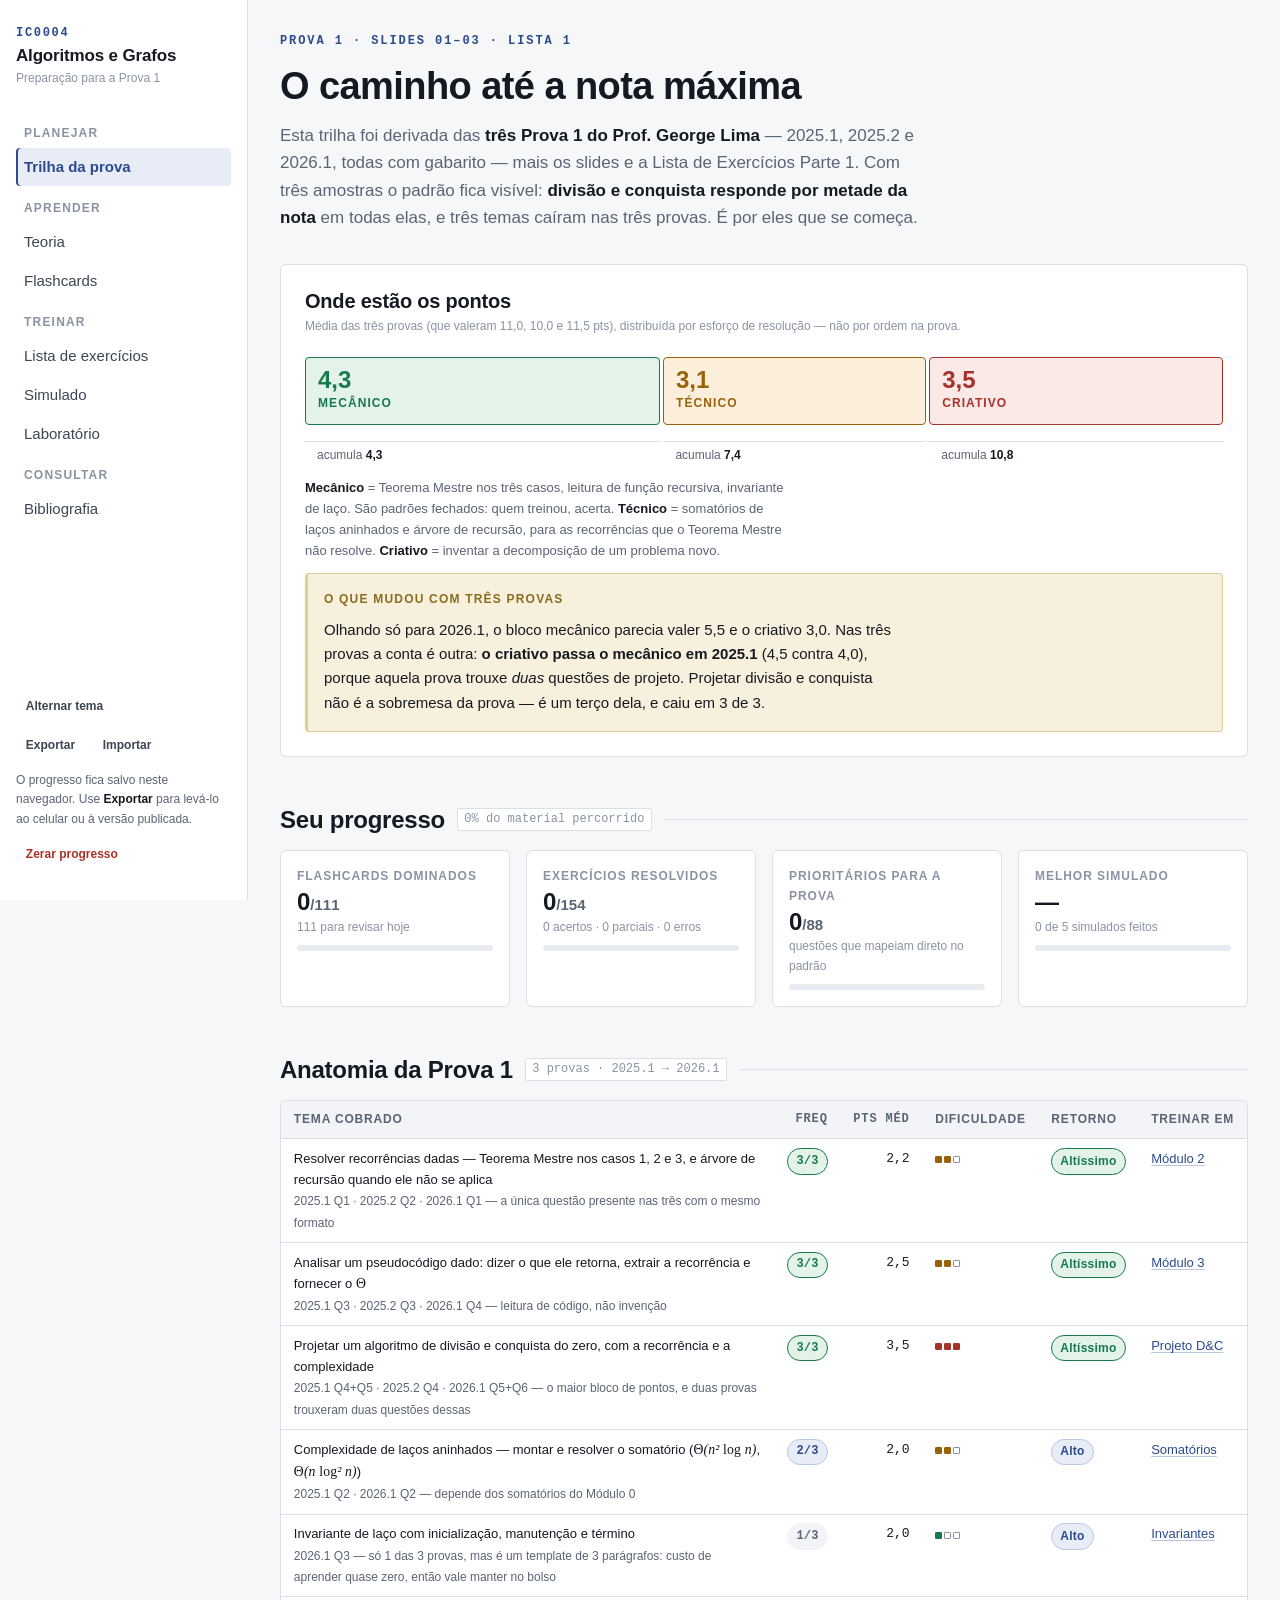
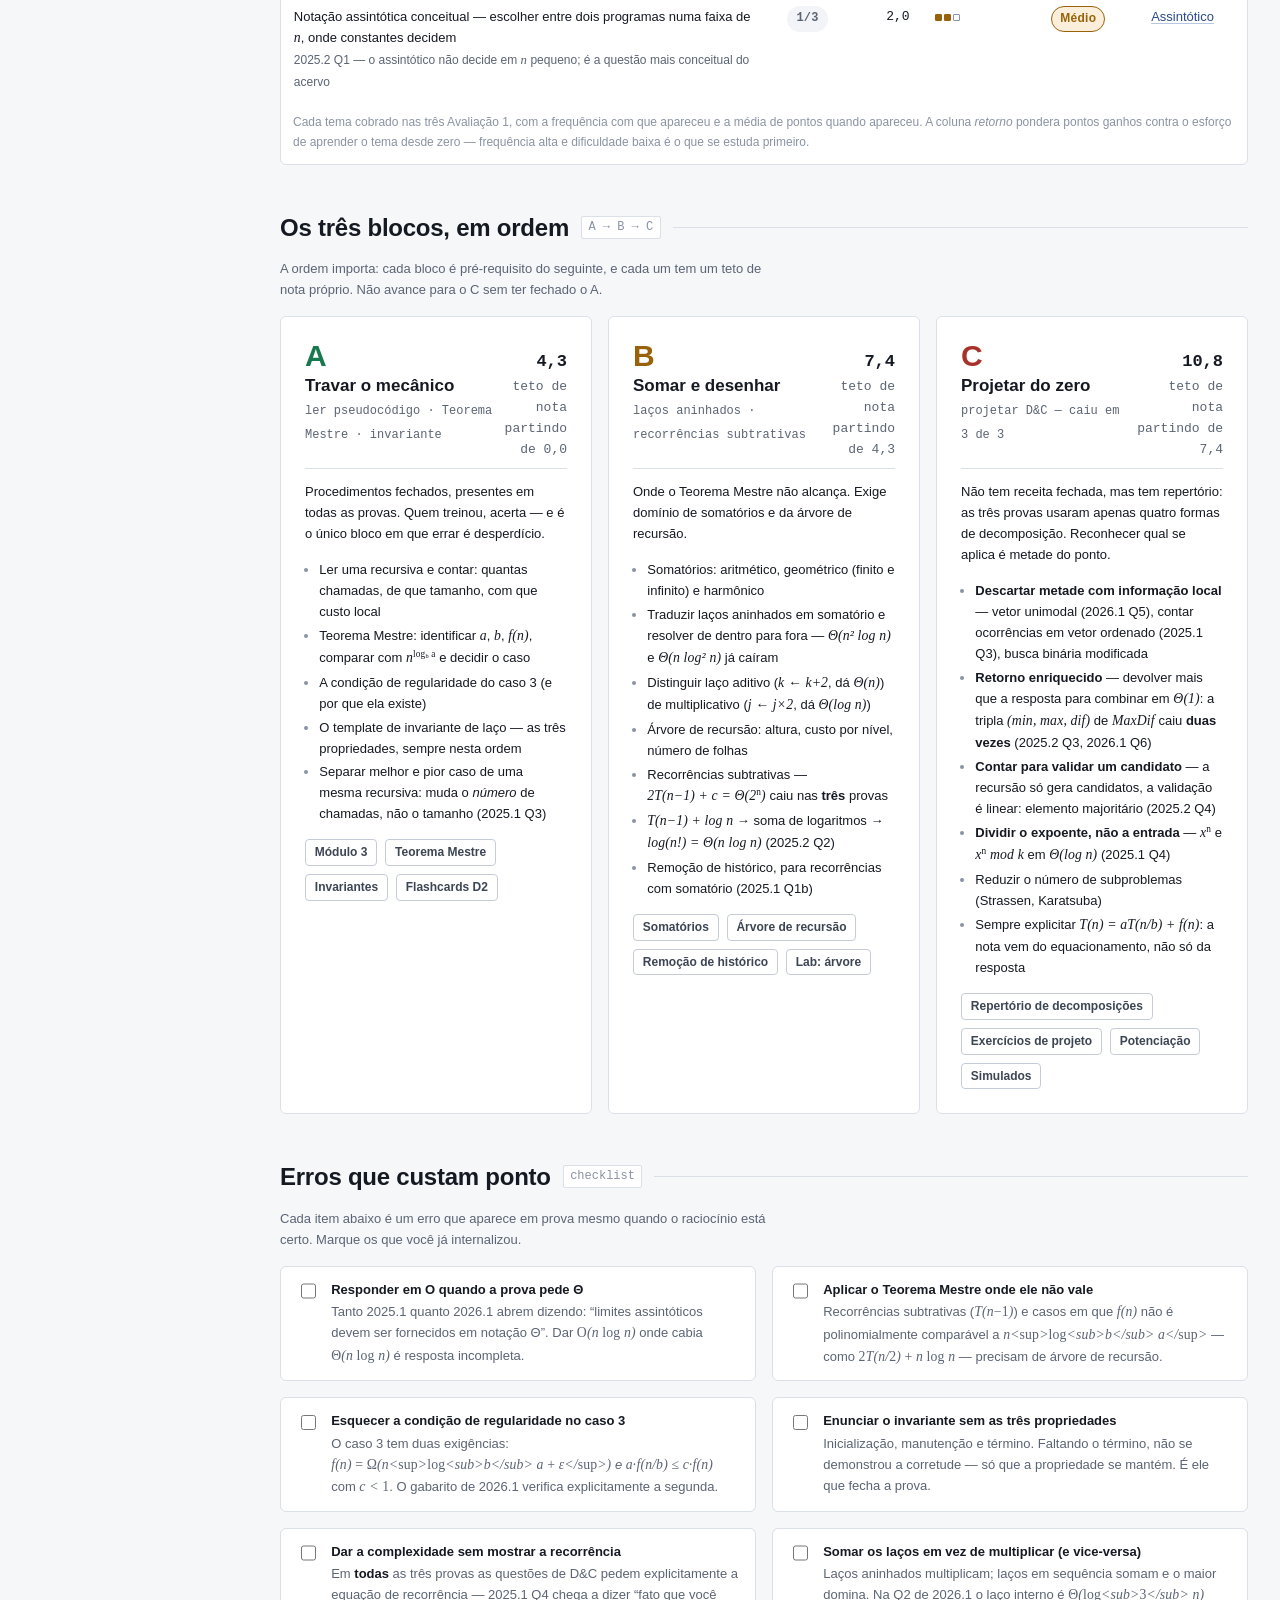
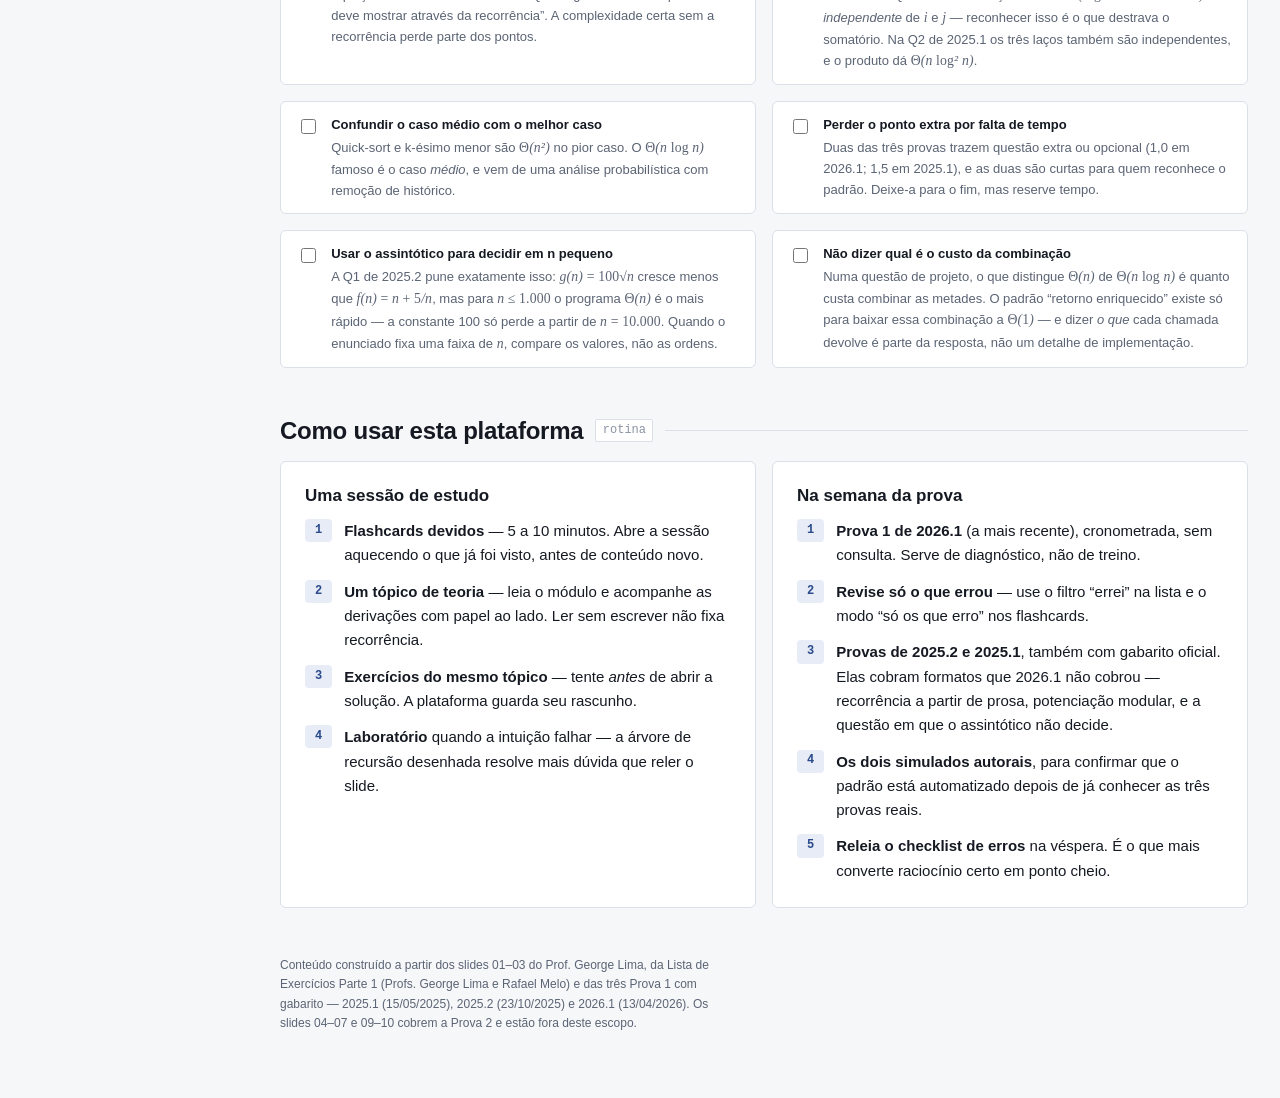
==== commit c0ffc3c1: "Deriva a trilha das tres Prova 1, nao so de 2026.1 Chegaram os gabaritos de 2025.1 e 2025.2. Com tre" ====
--- a/index.html
+++ b/index.html
@@ -16,43 +16,59 @@
       <span class="eyebrow">Prova 1 · Slides 01–03 · Lista 1</span>
       <h1>O caminho até a nota máxima</h1>
       <p class="lede">
-        Esta trilha foi derivada da <strong>Prova 1 de 2026.1</strong>, do material do Prof. George Lima
-        e da Lista de Exercícios Parte&nbsp;1. O padrão da prova é estável — e ele revela algo útil:
-        <strong>metade dos pontos é mecânica</strong>, cobrada por procedimentos que se treinam por
-        repetição. Comece por eles.
+        Esta trilha foi derivada das <strong>três Prova 1 do Prof. George Lima</strong> — 2025.1,
+        2025.2 e 2026.1, todas com gabarito — mais os slides e a Lista de Exercícios
+        Parte&nbsp;1. Com três amostras o padrão fica visível: <strong>divisão e conquista
+        responde por metade da nota</strong> em todas elas, e três temas caíram nas três provas.
+        É por eles que se começa.
       </p>
     </header>
 
-    <!-- ===================================================== Tese: os 11 pontos -->
+    <!-- ===================================================== Tese: onde estão os pontos -->
     <section class="card" aria-labelledby="h-dist">
       <header>
-        <h2 id="h-dist" style="font-size:var(--t-lg)">Onde estão os 11 pontos</h2>
-        <p class="meta">10 pontos + 1 extra, distribuídos por esforço de resolução, não por ordem na prova.</p>
+        <h2 id="h-dist" style="font-size:var(--t-lg)">Onde estão os pontos</h2>
+        <p class="meta">
+          Média das três provas (que valeram 11,0, 10,0 e 11,5 pts), distribuída por esforço de
+          resolução — não por ordem na prova.
+        </p>
       </header>
 
       <div class="ptbar" role="img"
-           aria-label="Distribuição: 5,5 pontos mecânicos, 2,5 pontos de média dificuldade, 3,0 pontos de projeto criativo.">
-        <div class="seg ok"   style="flex:5.5">
-          <span class="v">5,5</span><span class="l">Mecânico</span>
+           aria-label="Distribuição média: 4,3 pontos mecânicos, 3,1 pontos de média dificuldade, 3,5 pontos de projeto criativo.">
+        <div class="seg ok"   style="flex:4.3">
+          <span class="v">4,3</span><span class="l">Mecânico</span>
         </div>
-        <div class="seg warn" style="flex:2.5">
-          <span class="v">2,5</span><span class="l">Técnico</span>
+        <div class="seg warn" style="flex:3.1">
+          <span class="v">3,1</span><span class="l">Técnico</span>
         </div>
-        <div class="seg bad"  style="flex:3">
-          <span class="v">3,0</span><span class="l">Criativo</span>
+        <div class="seg bad"  style="flex:3.5">
+          <span class="v">3,5</span><span class="l">Criativo</span>
         </div>
       </div>
       <div class="ptaxis">
-        <span style="flex:5.5">acumula <strong>5,5</strong></span>
-        <span style="flex:2.5">acumula <strong>8,0</strong></span>
-        <span style="flex:3">acumula <strong>10,0&nbsp;+&nbsp;1,0</strong></span>
+        <span style="flex:4.3">acumula <strong>4,3</strong></span>
+        <span style="flex:3.1">acumula <strong>7,4</strong></span>
+        <span style="flex:3.5">acumula <strong>10,8</strong></span>
       </div>
 
       <p class="small muted" style="max-width:var(--measure)">
-        <strong>Mecânico</strong> = invariante de laço, Teorema Mestre nos três casos, leitura de função
-        recursiva. São padrões fechados: quem treinou, acerta. <strong>Criativo</strong> = inventar a
-        decomposição de um problema novo. É onde se perde nota, e é a última coisa a treinar — não a primeira.
+        <strong>Mecânico</strong> = Teorema Mestre nos três casos, leitura de função recursiva,
+        invariante de laço. São padrões fechados: quem treinou, acerta.
+        <strong>Técnico</strong> = somatórios de laços aninhados e árvore de recursão, para as
+        recorrências que o Teorema Mestre não resolve. <strong>Criativo</strong> = inventar a
+        decomposição de um problema novo.
       </p>
+
+      <div class="callout warn">
+        <span class="tag">O que mudou com três provas</span>
+        <p>
+          Olhando só para 2026.1, o bloco mecânico parecia valer 5,5 e o criativo 3,0. Nas três
+          provas a conta é outra: <strong>o criativo passa o mecânico em 2025.1</strong> (4,5 contra
+          4,0), porque aquela prova trouxe <em>duas</em> questões de projeto. Projetar divisão e
+          conquista não é a sobremesa da prova — é um terço dela, e caiu em 3 de 3.
+        </p>
+      </div>
     </section>
 
     <!-- ========================================================== Seu progresso -->
@@ -61,17 +77,19 @@
     <div class="grid g4" id="stats"></div>
 
     <!-- ========================================================= Anatomia -->
-    <div class="lvl"><h2>Anatomia da Prova 1</h2><span class="tick">2026.1 · 13/04/2026</span></div>
+    <div class="lvl"><h2>Anatomia da Prova 1</h2><span class="tick">3 provas · 2025.1 → 2026.1</span></div>
 
     <div class="tw">
       <table>
         <caption>
-          Extraído da prova do semestre anterior, com gabarito. A coluna <em>retorno</em> pondera
-          pontos ganhos contra o esforço de aprender o tema desde zero.
+          Cada tema cobrado nas três Avaliação 1, com a frequência com que apareceu e a média de
+          pontos quando apareceu. A coluna <em>retorno</em> pondera pontos ganhos contra o esforço
+          de aprender o tema desde zero — frequência alta e dificuldade baixa é o que se estuda
+          primeiro.
         </caption>
         <thead>
           <tr>
-            <th>Q</th><th class="num">Pts</th><th>Tema cobrado</th>
+            <th>Tema cobrado</th><th class="num">Freq</th><th class="num">Pts méd</th>
             <th>Dificuldade</th><th>Retorno</th><th>Treinar em</th>
           </tr>
         </thead>
@@ -115,12 +133,15 @@
       <div class="card">
         <h3>Na semana da prova</h3>
         <ol class="steps">
-          <li><div><strong>Simulado 1</strong> (a prova real de 2026.1), cronometrado, sem consulta.
+          <li><div><strong>Prova 1 de 2026.1</strong> (a mais recente), cronometrada, sem consulta.
             Serve de diagnóstico, não de treino.</div></li>
           <li><div><strong>Revise só o que errou</strong> — use o filtro “errei” na lista e o modo
             “só os que erro” nos flashcards.</div></li>
-          <li><div><strong>Simulados 2 e 3</strong>, no mesmo molde, para confirmar que o padrão
-            está automatizado.</div></li>
+          <li><div><strong>Provas de 2025.2 e 2025.1</strong>, também com gabarito oficial. Elas
+            cobram formatos que 2026.1 não cobrou — recorrência a partir de prosa, potenciação
+            modular, e a questão em que o assintótico não decide.</div></li>
+          <li><div><strong>Os dois simulados autorais</strong>, para confirmar que o padrão está
+            automatizado depois de já conhecer as três provas reais.</div></li>
           <li><div><strong>Releia o checklist de erros</strong> na véspera. É o que mais converte
             raciocínio certo em ponto cheio.</div></li>
         </ol>
@@ -129,7 +150,8 @@
 
     <p class="xs muted" style="margin-top:var(--s-7);max-width:var(--measure)">
       Conteúdo construído a partir dos slides 01–03 do Prof. George Lima, da Lista de Exercícios
-      Parte&nbsp;1 (Profs. George Lima e Rafael Melo) e da Prova 1 de 2026.1 com gabarito.
+      Parte&nbsp;1 (Profs. George Lima e Rafael Melo) e das três Prova 1 com gabarito —
+      2025.1 (15/05/2025), 2025.2 (23/10/2025) e 2026.1 (13/04/2026).
       Os slides 04–07 e 09–10 cobrem a Prova 2 e estão fora deste escopo.
     </p>
 
@@ -208,83 +230,103 @@
   'use strict';
   var m = AG.m, esc = AG.esc;
 
-  /* ------------------------------------------------ Anatomia da prova */
+  /* ------------------------------------------------ Anatomia da prova
+     Derivada das três Avaliação 1 com gabarito. "freq" é em quantas das 3
+     provas o tema apareceu; "pts" é a média de pontos quando apareceu.
+     Ordem: frequência primeiro, pontos como critério de desempate.        */
   var ANAT = [
-    { q: '1', pts: '2,0', tema: 'Resolver 4 recorrências — Teorema Mestre nos casos 1, 2 e 3, e '
-        + m('T(n) = 2T(n−1) + n') + ' pela árvore de recursão',
-      d: 2, ret: 'Altíssimo', obs: '3 dos 4 itens são receita fechada',
+    { tema: 'Resolver recorrências dadas — Teorema Mestre nos casos 1, 2 e 3, e árvore de '
+        + 'recursão quando ele não se aplica',
+      freq: 3, pts: '2,2', d: 2, ret: 'Altíssimo',
+      obs: '2025.1 Q1 · 2025.2 Q2 · 2026.1 Q1 — a única questão presente nas três com o mesmo formato',
       link: 'estudar.html#m2', linkTxt: 'Módulo 2' },
-    { q: '2', pts: '2,0', tema: 'Complexidade de laços aninhados — montar e resolver o somatório ('
-        + m('Θ(n² log n)') + ')',
-      d: 2, ret: 'Alto', obs: 'depende de somatórios do Módulo 0',
+    { tema: 'Analisar um pseudocódigo dado: dizer o que ele retorna, extrair a recorrência e '
+        + 'fornecer o ' + m('Θ'),
+      freq: 3, pts: '2,5', d: 2, ret: 'Altíssimo',
+      obs: '2025.1 Q3 · 2025.2 Q3 · 2026.1 Q4 — leitura de código, não invenção',
+      link: 'estudar.html#m3', linkTxt: 'Módulo 3' },
+    { tema: 'Projetar um algoritmo de divisão e conquista do zero, com a recorrência e a '
+        + 'complexidade',
+      freq: 3, pts: '3,5', d: 3, ret: 'Altíssimo',
+      obs: '2025.1 Q4+Q5 · 2025.2 Q4 · 2026.1 Q5+Q6 — o maior bloco de pontos, e duas provas '
+        + 'trouxeram duas questões dessas',
+      link: 'lista.html?tag=projeto', linkTxt: 'Projeto D&C' },
+    { tema: 'Complexidade de laços aninhados — montar e resolver o somatório ('
+        + m('Θ(n² log n)') + ', ' + m('Θ(n log² n)') + ')',
+      freq: 2, pts: '2,0', d: 2, ret: 'Alto',
+      obs: '2025.1 Q2 · 2026.1 Q2 — depende dos somatórios do Módulo 0',
       link: 'estudar.html#m0-somas', linkTxt: 'Somatórios' },
-    { q: '3', pts: '2,0', tema: 'Invariante de laço com inicialização, manutenção e término',
-      d: 1, ret: 'Altíssimo', obs: 'é um template de 3 parágrafos',
+    { tema: 'Invariante de laço com inicialização, manutenção e término',
+      freq: 1, pts: '2,0', d: 1, ret: 'Alto',
+      obs: '2026.1 Q3 — só 1 das 3 provas, mas é um template de 3 parágrafos: custo de aprender '
+        + 'quase zero, então vale manter no bolso',
       link: 'estudar.html#m1-inv', linkTxt: 'Invariantes' },
-    { q: '4', pts: '2,0', tema: 'Ler uma função recursiva de divisão e conquista: dizer o que ela '
-        + 'retorna e extrair a recorrência',
-      d: 1, ret: 'Alto', obs: 'leitura de código, não invenção',
-      link: 'estudar.html#m3', linkTxt: 'Módulo 3' },
-    { q: '5', pts: '2,0', tema: 'Projetar um algoritmo de divisão e conquista (vetor unimodal → '
-        + m('Θ(log n)') + ')',
-      d: 3, ret: 'Médio', obs: 'exige inventar a decomposição',
-      link: 'lista.html?tag=projeto', linkTxt: 'Projeto D&C' },
-    { q: '6', pts: '1,0', tema: 'D&C com retorno enriquecido — maior diferença '
-        + m('A[j] − A[i]') + ' em ' + m('Θ(n)'),
-      d: 3, ret: 'Extra', obs: 'ponto extra: só depois de fechar o resto',
-      link: 'lista.html?tag=projeto', linkTxt: 'Projeto D&C' }
+    { tema: 'Notação assintótica conceitual — escolher entre dois programas numa faixa de '
+        + m('n') + ', onde constantes decidem',
+      freq: 1, pts: '2,0', d: 2, ret: 'Médio',
+      obs: '2025.2 Q1 — o assintótico não decide em ' + m('n') + ' pequeno; é a questão mais '
+        + 'conceitual do acervo',
+      link: 'estudar.html#m1-assint', linkTxt: 'Assintótico' }
   ];
 
   AG.$('#anat').innerHTML = ANAT.map(function (r) {
     var rp = r.ret === 'Altíssimo' ? 'ok' : r.ret === 'Alto' ? 'accent'
            : r.ret === 'Médio' ? 'warn' : 'plain';
+    /* 3/3 ganha destaque: é o que decide a ordem de estudo. */
+    var fp = r.freq === 3 ? 'ok' : r.freq === 2 ? 'accent' : 'plain';
     return '<tr>'
-      + '<td class="num"><strong>' + r.q + '</strong></td>'
+      + '<td>' + r.tema + '<br><span class="xs muted">' + r.obs + '</span></td>'
+      + '<td class="num"><span class="pill ' + fp + '">' + r.freq + '/3</span></td>'
       + '<td class="num">' + r.pts + '</td>'
-      + '<td>' + r.tema + '<br><span class="xs muted">' + esc(r.obs) + '</span></td>'
       + '<td>' + AG.diff(r.d) + '</td>'
       + '<td><span class="pill ' + rp + '">' + esc(r.ret) + '</span></td>'
       + '<td><a href="' + r.link + '">' + esc(r.linkTxt) + '</a></td>'
       + '</tr>';
   }).join('');
 
-  /* ------------------------------------------------------------ Blocos */
+  /* ------------------------------------------------------------ Blocos
+     Tetos recalibrados sobre a média das três provas: 4,3 / 3,1 / 3,5.  */
   var BLOCOS = [
-    { cls: 'a', letra: 'A', nome: 'Travar o mecânico', teto: '5,5', de: '0,0',
-      qs: 'Q3 · Q1a,b,c · Q4',
-      resumo: 'Procedimentos fechados. Se você só fizer este bloco e fizer bem, já sai da prova aprovado.',
+    { cls: 'a', letra: 'A', nome: 'Travar o mecânico', teto: '4,3', de: '0,0',
+      qs: 'ler pseudocódigo · Teorema Mestre · invariante',
+      resumo: 'Procedimentos fechados, presentes em todas as provas. Quem treinou, acerta — e é o único bloco em que errar é desperdício.',
       itens: [
-        'O template de invariante de laço — as três propriedades, sempre nesta ordem',
+        'Ler uma recursiva e contar: quantas chamadas, de que tamanho, com que custo local',
         'Teorema Mestre: identificar <span class="m">a</span>, <span class="m">b</span>, <span class="m">f(n)</span>, comparar com <span class="m">n<sup>log<sub>b</sub> a</sup></span> e decidir o caso',
         'A condição de regularidade do caso 3 (e por que ela existe)',
-        'Ler uma recursiva e contar: quantas chamadas, de que tamanho, com que custo local'
+        'O template de invariante de laço — as três propriedades, sempre nesta ordem',
+        'Separar melhor e pior caso de uma mesma recursiva: muda o <em>número</em> de chamadas, não o tamanho (2025.1 Q3)'
       ],
-      links: [['estudar.html#m1-inv', 'Invariantes'], ['estudar.html#m2-mestre', 'Teorema Mestre'],
-              ['flashcards.html?deck=D2', 'Flashcards D2']] },
-    { cls: 'b', letra: 'B', nome: 'Somar e desenhar', teto: '8,0', de: '5,5',
-      qs: 'Q2 · Q1d',
+      links: [['estudar.html#m3', 'Módulo 3'], ['estudar.html#m2-mestre', 'Teorema Mestre'],
+              ['estudar.html#m1-inv', 'Invariantes'], ['flashcards.html?deck=D2', 'Flashcards D2']] },
+    { cls: 'b', letra: 'B', nome: 'Somar e desenhar', teto: '7,4', de: '4,3',
+      qs: 'laços aninhados · recorrências subtrativas',
       resumo: 'Onde o Teorema Mestre não alcança. Exige domínio de somatórios e da árvore de recursão.',
       itens: [
         'Somatórios: aritmético, geométrico (finito e infinito) e harmônico',
-        'Traduzir laços aninhados em somatório e resolver de dentro para fora',
+        'Traduzir laços aninhados em somatório e resolver de dentro para fora — <span class="m">Θ(n² log n)</span> e <span class="m">Θ(n log² n)</span> já caíram',
+        'Distinguir laço aditivo (<span class="m">k ← k+2</span>, dá <span class="m">Θ(n)</span>) de multiplicativo (<span class="m">j ← j×2</span>, dá <span class="m">Θ(log n)</span>)',
         'Árvore de recursão: altura, custo por nível, número de folhas',
-        'Recorrências subtrativas — <span class="m">T(n−1)</span>, <span class="m">2T(n−1)</span> — que o Teorema Mestre não resolve',
-        'Remoção de histórico, para recorrências com somatório'
+        'Recorrências subtrativas — <span class="m">2T(n−1) + c = Θ(2<sup>n</sup>)</span> caiu nas <strong>três</strong> provas',
+        '<span class="m">T(n−1) + log n</span> → soma de logaritmos → <span class="m">log(n!) = Θ(n log n)</span> (2025.2 Q2)',
+        'Remoção de histórico, para recorrências com somatório (2025.1 Q1b)'
       ],
       links: [['estudar.html#m0-somas', 'Somatórios'], ['estudar.html#m2-arvore', 'Árvore de recursão'],
-              ['labs.html#lab-arvore', 'Lab: árvore']] },
-    { cls: 'c', letra: 'C', nome: 'Projetar do zero', teto: '10,0 + 1,0', de: '8,0',
-      qs: 'Q5 · Q6',
-      resumo: 'Não tem receita. O que existe é um repertório de decomposições — e ele se constrói resolvendo problemas.',
+              ['estudar.html#m2-hist', 'Remoção de histórico'], ['labs.html#lab-arvore', 'Lab: árvore']] },
+    { cls: 'c', letra: 'C', nome: 'Projetar do zero', teto: '10,8', de: '7,4',
+      qs: 'projetar D&C — caiu em 3 de 3',
+      resumo: 'Não tem receita fechada, mas tem repertório: as três provas usaram apenas quatro formas de decomposição. Reconhecer qual se aplica é metade do ponto.',
       itens: [
-        'Descartar metade com informação local (unimodal, <span class="m">X[i] = i</span>, busca binária modificada)',
-        'Retorno enriquecido: devolver mais que a resposta para combinar em <span class="m">Θ(1)</span>',
+        '<strong>Descartar metade com informação local</strong> — vetor unimodal (2026.1 Q5), contar ocorrências em vetor ordenado (2025.1 Q3), busca binária modificada',
+        '<strong>Retorno enriquecido</strong> — devolver mais que a resposta para combinar em <span class="m">Θ(1)</span>: a tripla <span class="m">(min, max, dif)</span> de <span class="m">MaxDif</span> caiu <strong>duas vezes</strong> (2025.2 Q3, 2026.1 Q6)',
+        '<strong>Contar para validar um candidato</strong> — a recursão só gera candidatos, a validação é linear: elemento majoritário (2025.2 Q4)',
+        '<strong>Dividir o expoente, não a entrada</strong> — <span class="m">x<sup>n</sup></span> e <span class="m">x<sup>n</sup> mod k</span> em <span class="m">Θ(log n)</span> (2025.1 Q4)',
         'Reduzir o número de subproblemas (Strassen, Karatsuba)',
-        'Elemento majoritário e par de pontos mais próximos',
-        'Reconhecer, no enunciado, qual dessas formas se aplica'
+        'Sempre explicitar <span class="m">T(n) = aT(n/b) + f(n)</span>: a nota vem do equacionamento, não só da resposta'
       ],
-      links: [['lista.html?tag=projeto', 'Exercícios de projeto'], ['estudar.html#m3', 'Módulo 3'],
-              ['simulado.html', 'Simulados']] }
+      links: [['estudar.html#m3-repertorio', 'Repertório de decomposições'],
+              ['lista.html?tag=projeto', 'Exercícios de projeto'],
+              ['estudar.html#m3-pot', 'Potenciação'], ['simulado.html', 'Simulados']] }
   ];
 
   AG.$('#blocos').innerHTML = BLOCOS.map(function (b) {
@@ -302,11 +344,14 @@
       + '</section>';
   }).join('');
 
-  /* ------------------------------------------------------------- Erros */
+  /* ------------------------------------------------------------- Erros
+     ATENÇÃO: o progresso é salvo por ÍNDICE ('erro0', 'erro1', …). Só
+     acrescente itens NO FIM — inserir no meio desloca o que já foi marcado. */
   var ERROS = [
     ['Responder em O quando a prova pede Θ',
-     'O enunciado de 2026.1 abre dizendo: “limites assintóticos devem ser fornecidos em notação Θ”. '
-     + 'Dar ' + m('O(n log n)') + ' onde cabia ' + m('Θ(n log n)') + ' é resposta incompleta.'],
+     'Tanto 2025.1 quanto 2026.1 abrem dizendo: “limites assintóticos devem ser fornecidos em '
+     + 'notação Θ”. Dar ' + m('O(n log n)') + ' onde cabia ' + m('Θ(n log n)') + ' é resposta '
+     + 'incompleta.'],
     ['Aplicar o Teorema Mestre onde ele não vale',
      'Recorrências subtrativas (' + m('T(n−1)') + ') e casos em que ' + m('f(n)') + ' não é '
      + 'polinomialmente comparável a ' + m('n<sup>log<sub>b</sub> a</sup>') + ' — como '
@@ -318,19 +363,31 @@
      'Inicialização, manutenção e término. Faltando o término, não se demonstrou a corretude — '
      + 'só que a propriedade se mantém. É ele que fecha a prova.'],
     ['Dar a complexidade sem mostrar a recorrência',
-     'Nas questões 4, 5 e 6 o enunciado pede explicitamente a equação de recorrência. '
-     + 'A complexidade certa sem a recorrência perde parte dos pontos.'],
+     'Em <strong>todas</strong> as três provas as questões de D&amp;C pedem explicitamente a '
+     + 'equação de recorrência — 2025.1 Q4 chega a dizer “fato que você deve mostrar através da '
+     + 'recorrência”. A complexidade certa sem a recorrência perde parte dos pontos.'],
     ['Somar os laços em vez de multiplicar (e vice-versa)',
      'Laços aninhados multiplicam; laços em sequência somam e o maior domina. '
-     + 'Na Q2 o laço interno é ' + m('Θ(log<sub>3</sub> n)') + ' <em>independente</em> de '
-     + m('i') + ' e ' + m('j') + ' — reconhecer isso é o que destrava o somatório.'],
+     + 'Na Q2 de 2026.1 o laço interno é ' + m('Θ(log<sub>3</sub> n)') + ' <em>independente</em> de '
+     + m('i') + ' e ' + m('j') + ' — reconhecer isso é o que destrava o somatório. Na Q2 de '
+     + '2025.1 os três laços também são independentes, e o produto dá ' + m('Θ(n log² n)') + '.'],
     ['Confundir o caso médio com o melhor caso',
      'Quick-sort e k-ésimo menor são ' + m('Θ(n²)') + ' no pior caso. O '
      + m('Θ(n log n)') + ' famoso é o caso <em>médio</em>, e vem de uma análise probabilística '
      + 'com remoção de histórico.'],
     ['Perder o ponto extra por falta de tempo',
-     'A Q6 vale 1,0 e é curta para quem reconhece o padrão “retorno enriquecido”. '
-     + 'Deixe-a para o fim, mas reserve tempo — é nota acima de 10.']
+     'Duas das três provas trazem questão extra ou opcional (1,0 em 2026.1; 1,5 em 2025.1), e '
+     + 'as duas são curtas para quem reconhece o padrão. Deixe-a para o fim, mas reserve tempo.'],
+    ['Usar o assintótico para decidir em n pequeno',
+     'A Q1 de 2025.2 pune exatamente isso: ' + m('g(n) = 100√n') + ' cresce menos que '
+     + m('f(n) = n + 5/n') + ', mas para ' + m('n ≤ 1.000') + ' o programa ' + m('Θ(n)')
+     + ' é o mais rápido — a constante 100 só perde a partir de ' + m('n = 10.000') + '. '
+     + 'Quando o enunciado fixa uma faixa de ' + m('n') + ', compare os valores, não as ordens.'],
+    ['Não dizer qual é o custo da combinação',
+     'Numa questão de projeto, o que distingue ' + m('Θ(n)') + ' de ' + m('Θ(n log n)')
+     + ' é quanto custa combinar as metades. O padrão “retorno enriquecido” existe só para '
+     + 'baixar essa combinação a ' + m('Θ(1)') + ' — e dizer <em>o que</em> cada chamada devolve '
+     + 'é parte da resposta, não um detalhe de implementação.']
   ];
 
   var st = AG.load();
@@ -366,9 +423,9 @@
       { k: 'Prioritários para a prova', v: xProva.feitos + '<span class="muted" style="font-size:var(--t-base)">/' + xProva.total + '</span>',
         n: 'questões que mapeiam direto no padrão', p: AG.pct(xProva.feitos, xProva.total),
         cls: 'warn', href: 'lista.html?prova=alta' },
-      { k: 'Melhor simulado', v: s.melhor === null ? '—' : String(s.melhor).replace('.', ',') + '<span class="muted" style="font-size:var(--t-base)">/11</span>',
+      { k: 'Melhor simulado', v: s.melhor === null ? '—' : String(s.melhor).replace('.', ',') + '<span class="muted" style="font-size:var(--t-base)">/' + String(s.melhorMax).replace('.', ',') + '</span>',
         n: s.feitos + ' de ' + s.total + ' simulados feitos',
-        p: s.melhor === null ? 0 : AG.pct(s.melhor, 11), cls: 'bad', href: 'simulado.html' }
+        p: s.melhor === null ? 0 : AG.pct(s.melhor, s.melhorMax), cls: 'bad', href: 'simulado.html' }
     ];
 
     AG.$('#stats').innerHTML = cards.map(function (c2) {
